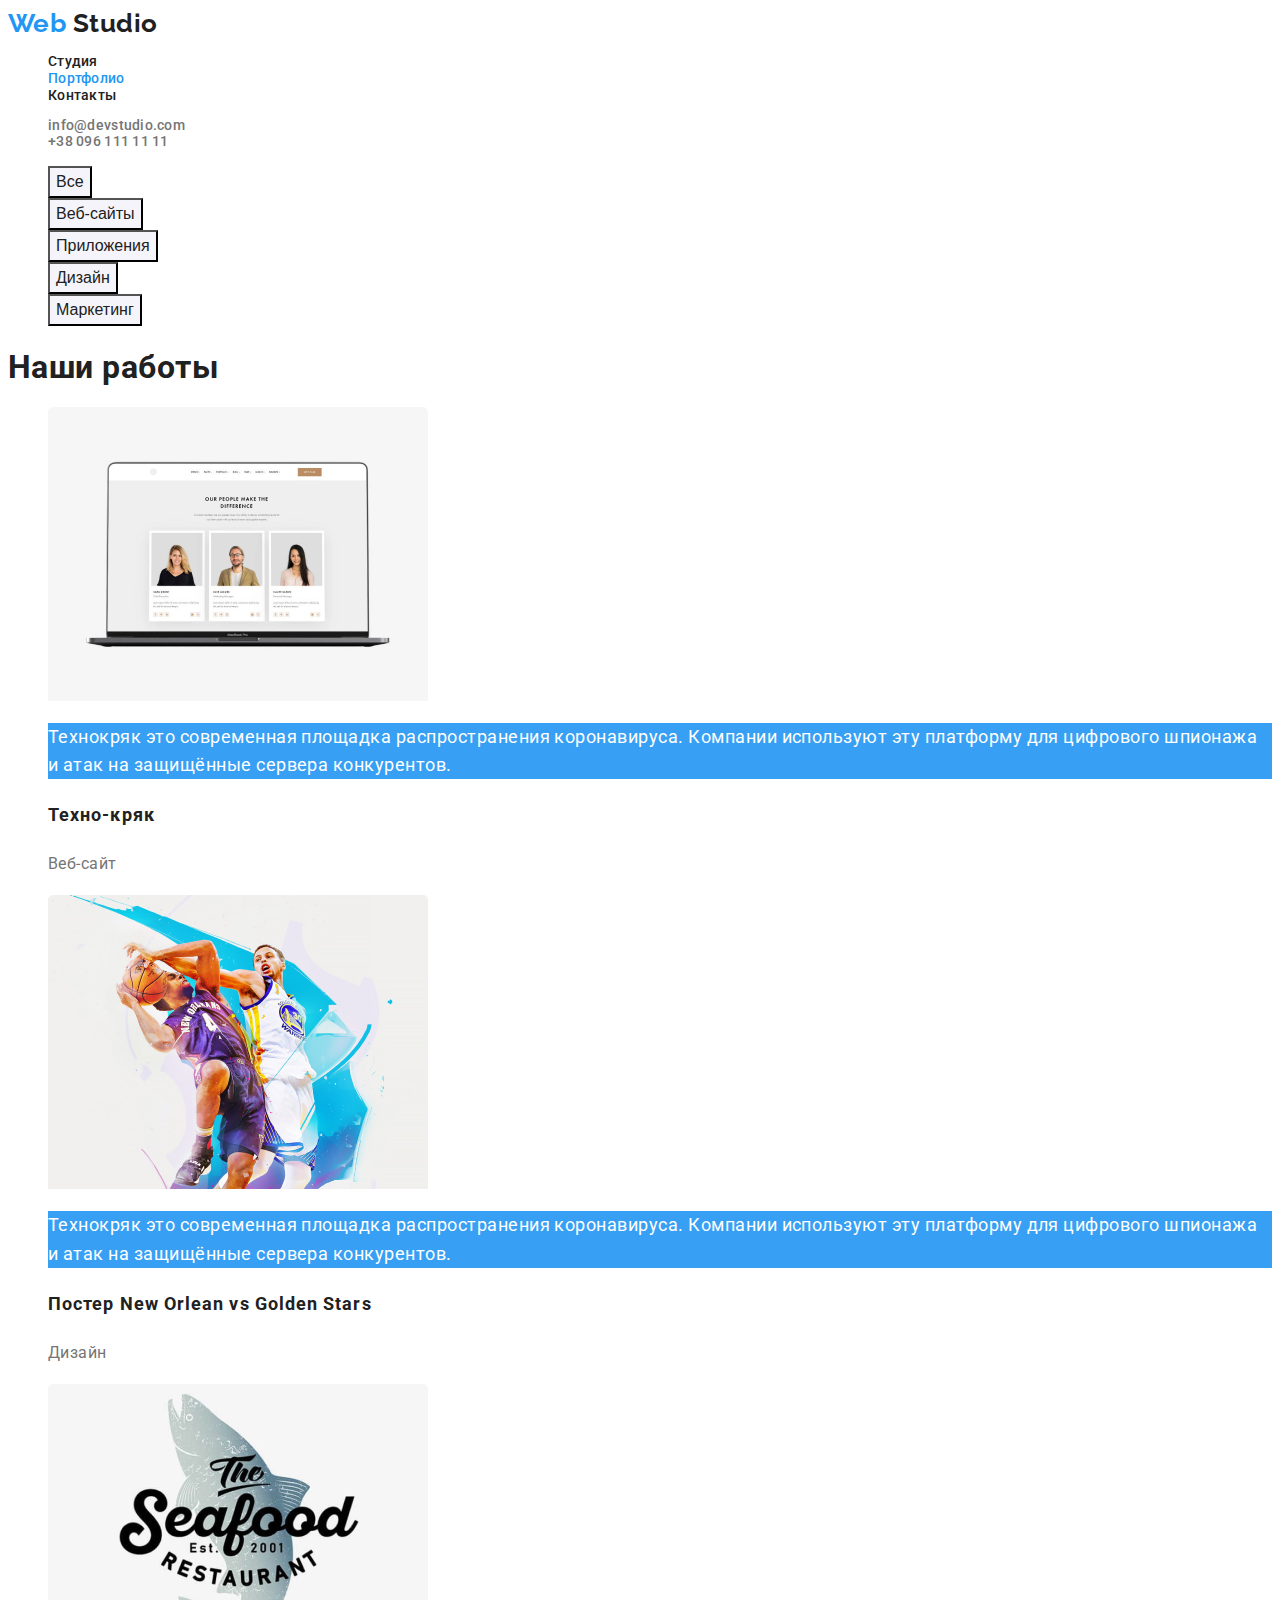
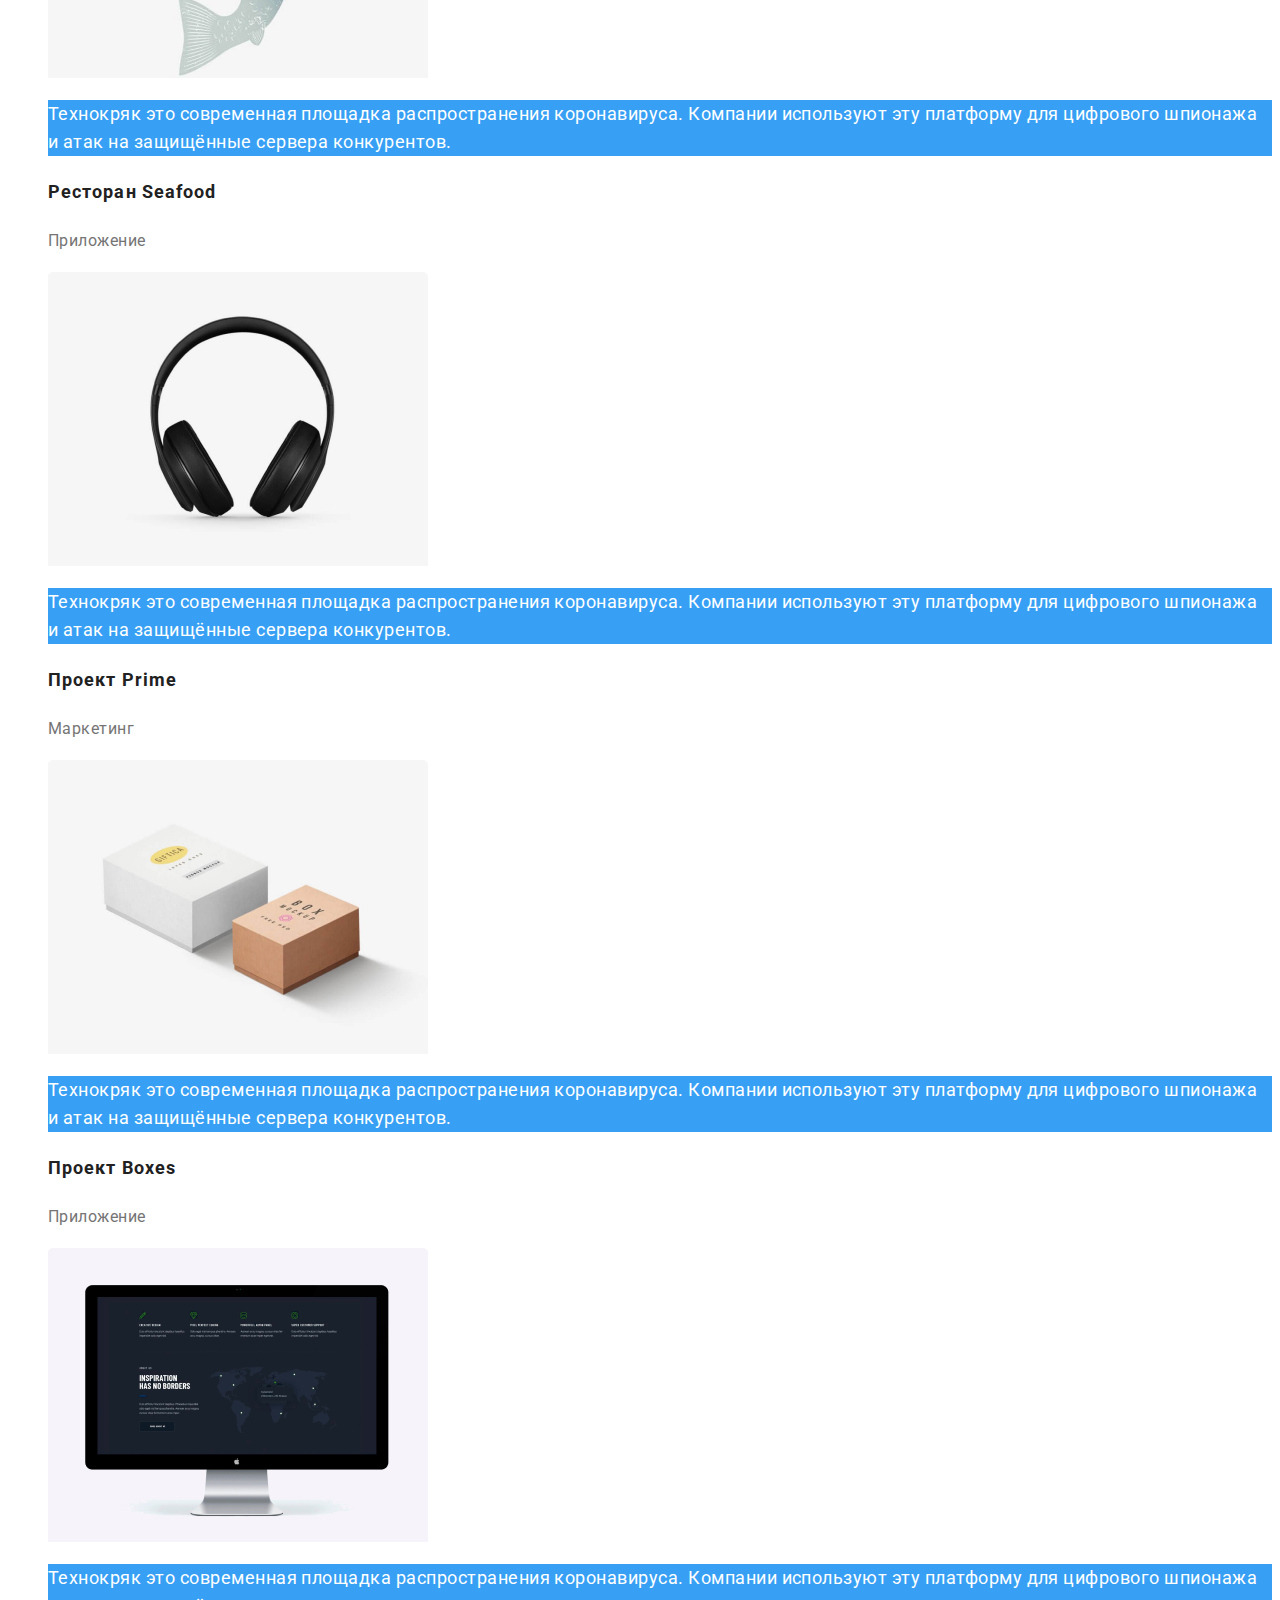
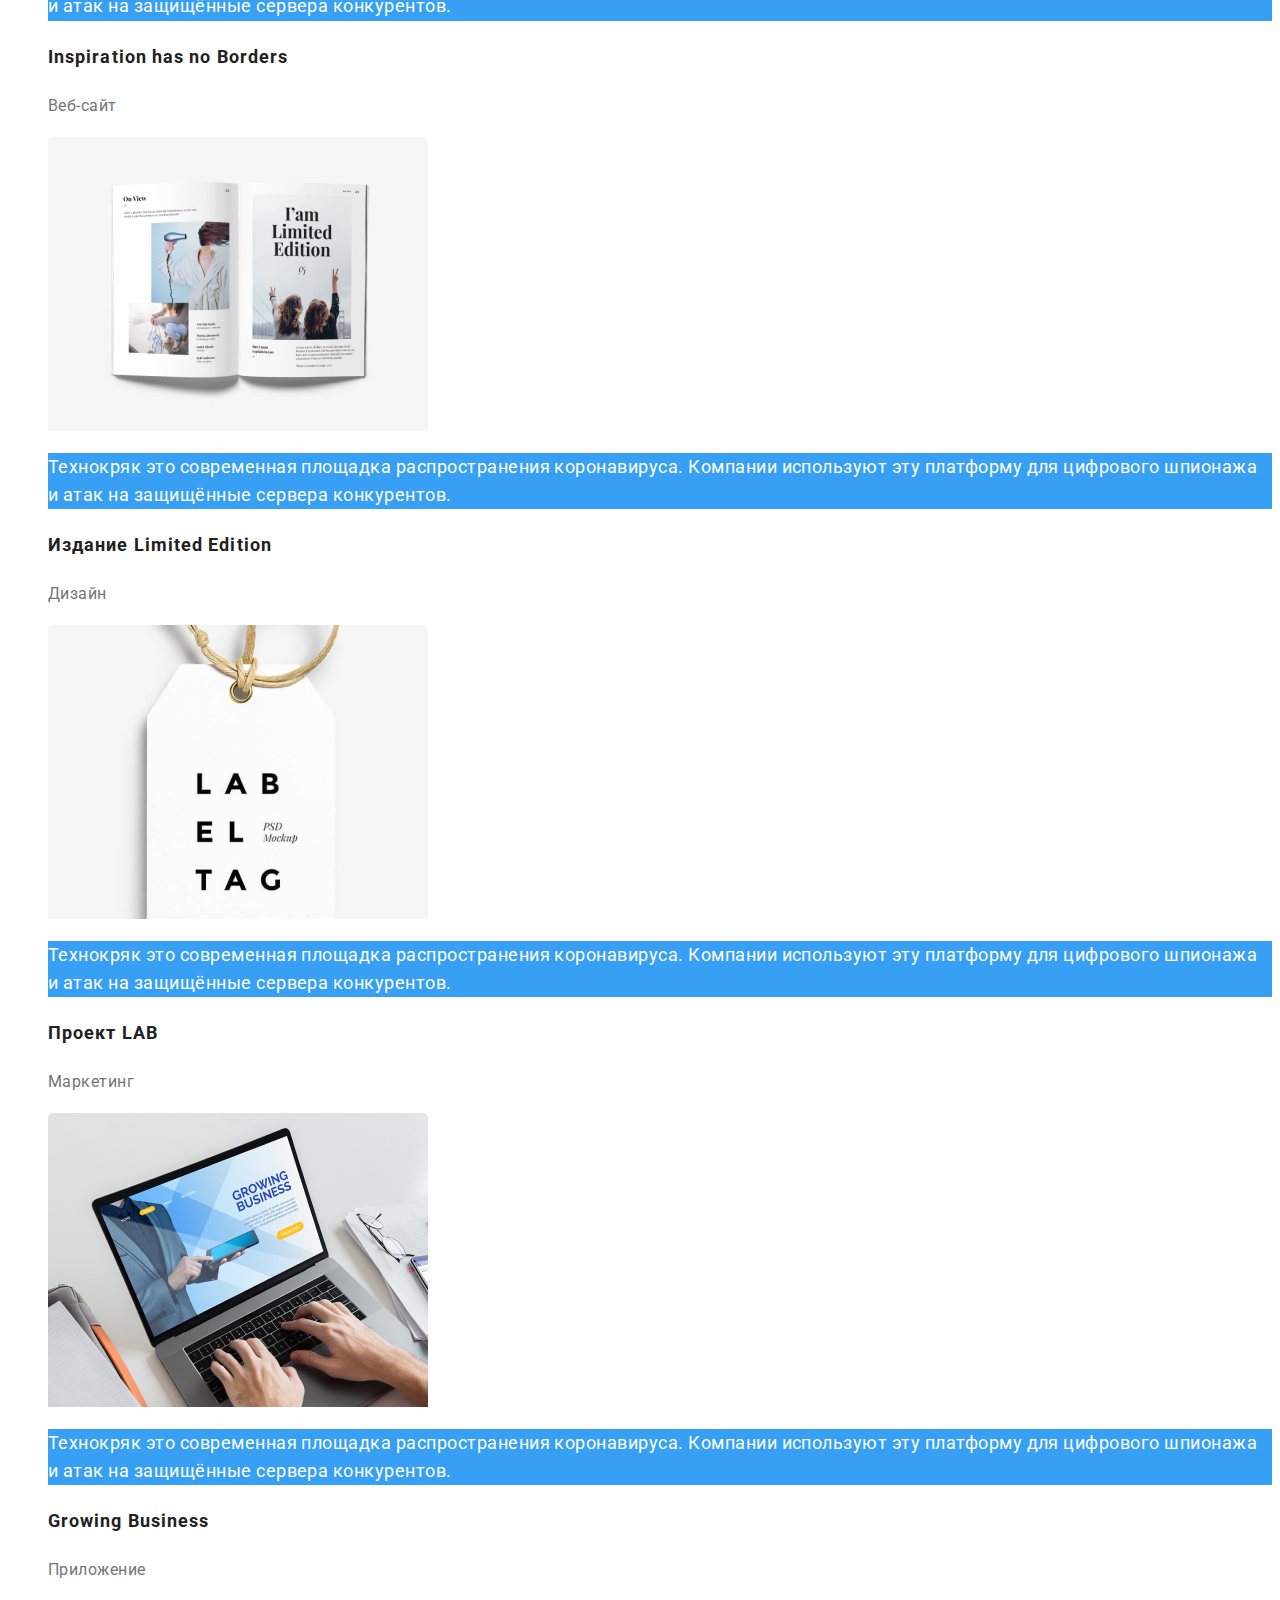
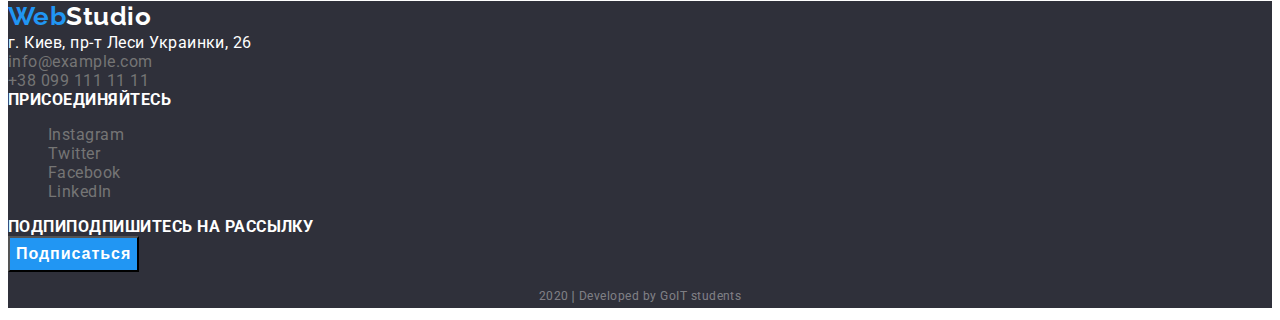
==== portfolio.html @ 7d590ceb "добавляет файлы из hw 2" ====
<!DOCTYPE html>
<html lang="en">
  <head>
    <meta charset="UTF-8" />
    <meta name="viewport" content="width=device-width, initial-scale=1.0" />
    <title>Портфолио</title>
    <link
      href="https://fonts.googleapis.com/css2?family=Raleway:wght@700&family=Roboto:wght@400;500;700;900&display=swap"
      rel="stylesheet"
    />
    <link rel="stylesheet" href="./css/common.css" />
    <link rel="stylesheet" href="./css/portfolio.css" />
  </head>

  <body>
    <!--шапка сайта-->
    <header class="page-header">
      <nav>
        <a href="./index.html" lang="en" class="logo" style="font-size: 26px;"
          ><span class="web-color">Web</span> Studio</a
        >
        <ul class="site-nav list" style="font-size: 14px;">
          <li><a href="./index.html" class="link">Студия</a></li>
          <li><a href="./portfolio.html" class="link current">Портфолио</a></li>
          <li><a href="" class="link">Контакты</a></li>
        </ul>
        <div>
          <address class="contact-info">
            <ul class="list">
              <li>
                <a href="mailto:info@devstudio.com">info@devstudio.com</a>
              </li>
              <li>
                <a href="tel:+380961111111">+38 096 111 11 11</a>
              </li>
            </ul>
          </address>
        </div>
      </nav>
    </header>

    <main>
      <!--Фильтр, не ссылкиб набор радиокнопок,для нас кнопки-->
      <ul class="filter list">
        <li><button type="button">Все</button></li>
        <li><button type="button">Веб-сайты</button></li>
        <li><button type="button">Приложения</button></li>
        <li><button type="button">Дизайн</button></li>
        <li><button type="button">Маркетинг</button></li>
      </ul>

      <!--Наши работы, ховер переходы и анимации, абсолютное позиционирование-->
      <section>
        <h1>Наши работы</h1>
        <ul class="galery list">
          <li class="examples">
            <a href="">
              <img
                src="./images/portfolio-images/portfolio-1.jpg"
                alt="Техно-кряк"
                width="380"
                height="294"
              />
              <p class="examples-description">
                Технокряк это современная площадка распространения коронавируса.
                Компании используют эту платформу для цифрового шпионажа и атак
                на защищённые сервера конкурентов.
              </p>
              <h2 class="examples-name">Техно-кряк</h2>
              <p class="examples-sort">Веб-сайт</p>
            </a>
          </li>
          <li class="examples">
            <a href="">
              <img
                src="./images/portfolio-images/portfolio-2.jpg"
                alt="Постер New Orlean vs Golden Stars"
                width="380"
                height="294"
              />

              <p class="examples-description">
                Технокряк это современная площадка распространения коронавируса.
                Компании используют эту платформу для цифрового шпионажа и атак
                на защищённые сервера конкурентов.
              </p>
              <h2 class="examples-name">Постер New Orlean vs Golden Stars</h2>
              <p class="examples-sort">Дизайн</p>
            </a>
          </li>
          <li class="examples">
            <a href="">
              <img
                src="./images/portfolio-images/portfolio-3.jpg"
                alt="Логотип ресторана Seafood"
                width="380"
                height="294"
              />
              <p class="examples-description">
                Технокряк это современная площадка распространения коронавируса.
                Компании используют эту платформу для цифрового шпионажа и атак
                на защищённые сервера конкурентов.
              </p>
              <h2 class="examples-name">Ресторан Seafood</h2>
              <p class="examples-sort">Приложение</p>
            </a>
          </li>
          <li class="examples">
            <a href="">
              <img
                src="./images/portfolio-images/portfolio-4.jpg"
                alt="Наушники"
                width="380"
                height="294"
              />

              <p class="examples-description">
                Технокряк это современная площадка распространения коронавируса.
                Компании используют эту платформу для цифрового шпионажа и атак
                на защищённые сервера конкурентов.
              </p>
              <h2 class="examples-name">Проект Prime</h2>
              <p class="examples-sort">Маркетинг</p>
            </a>
          </li>
          <li class="examples">
            <a href="">
              <img
                src="./images/portfolio-images/portfolio-5.jpg"
                alt="Две коробочки"
                width="380"
                height="294"
              />

              <p class="examples-description">
                Технокряк это современная площадка распространения коронавируса.
                Компании используют эту платформу для цифрового шпионажа и атак
                на защищённые сервера конкурентов.
              </p>
              <h2 class="examples-name">Проект Boxes</h2>
              <p class="examples-sort">Приложение</p>
            </a>
          </li>
          <li class="examples">
            <a href="">
              <img
                src="./images/portfolio-images/portfolio-6.jpg"
                alt="Монитор"
                width="380"
                height="294"
              />

              <p class="examples-description">
                Технокряк это современная площадка распространения коронавируса.
                Компании используют эту платформу для цифрового шпионажа и атак
                на защищённые сервера конкурентов.
              </p>
              <h2 class="examples-name">Inspiration has no Borders</h2>
              <p class="examples-sort">Веб-сайт</p>
            </a>
          </li>
          <li class="examples">
            <a href="">
              <img
                src="./images/portfolio-images/portfolio-7.jpg"
                alt="Разворот журнала с надписью I am Limited Edition"
                width="380"
                height="294"
              />

              <p class="examples-description">
                Технокряк это современная площадка распространения коронавируса.
                Компании используют эту платформу для цифрового шпионажа и атак
                на защищённые сервера конкурентов.
              </p>
              <h2 class="examples-name">Издание Limited Edition</h2>
              <p class="examples-sort">Дизайн</p>
            </a>
          </li>
          <li class="examples">
            <a href="">
              <img
                src="./images/portfolio-images/portfolio-8.jpg"
                alt="Бумажная лебла с надписью LAB EL TAG"
                width="380"
                height="294"
              />

              <p class="examples-description">
                Технокряк это современная площадка распространения коронавируса.
                Компании используют эту платформу для цифрового шпионажа и атак
                на защищённые сервера конкурентов.
              </p>
              <h2 class="examples-name">Проект LAB</h2>
              <p class="examples-sort">Маркетинг</p>
            </a>
          </li>
          <li class="examples">
            <a href="">
              <img
                src="./images/portfolio-images/portfolio-9.jpg"
                alt="Ноутбук с заставкой Growing Business"
                width="380"
                height="294"
              />

              <p class="examples-description">
                Технокряк это современная площадка распространения коронавируса.
                Компании используют эту платформу для цифрового шпионажа и атак
                на защищённые сервера конкурентов.
              </p>
              <h2 class="examples-name">Growing Business</h2>
              <p class="examples-sort">Приложение</p>
            </a>
          </li>
        </ul>
      </section>
    </main>

    <!--футер-->
    <footer>
      <div>
        <a href="./index.html" lang="en" class="logo"
          ><span class="web-color">Web</span
          ><span class="studio-color">Studio</span></a
        >
        <address class="contacts">
          г. Киев, пр-т Леси Украинки, 26 <br />
          <a href="mailto:info@example.com" class="information"
            >info@example.com</a
          ><br />
          <a href="tel:+380991111111" class="information">+38 099 111 11 11</a>
        </address>
      </div>
      <div>
        <b class="upper"> Присоединяйтесь</b>
        <ul class="list">
          <li>
            <a href="" aria-label="Ссылка на Instagram">Instagram</a>
          </li>
          <li>
            <a href="" aria-label="Ссылка на Twitter">Twitter</a>
          </li>
          <li>
            <a href="" aria-label="Ссылка на Facebook">Facebook</a>
          </li>
          <li>
            <a href="" aria-label="Ссылка на LinkedIn">LinkedIn</a>
          </li>
        </ul>
      </div>
      <div>
        <b class="upper">
          Подпиподпишитесь на рассылку
        </b>
        <button type="button">Подписаться</button>
      </div>
      <div>
        <p class="copyright">2020&#10072;Developed by GoIT students</p>
      </div>
    </footer>
  </body>
</html>
---- css/common.css ----
/*цвет основного текста  #757575 */
/*вторичный цвет текста (заголовки) #212121 */
/*акцент? вторичный цвет фона, акцент иконок #2196F3 */
/*акцент фона в портфолио при начажтии на примеры работ  rgba(33, 150, 243, 0.9);*/
/*белый #FFFFFF */
/*фон нашей команды в студии #F5F4FA */
/*фон характеристик лого в Студии #F5F4FA */
/*фон футера #2F303A */
/*background-color для кнопок: #F5F4FA*/
/*footer-contacts: rgba(255, 255, 255, 0.6);
  footer-copyright:rgba(255, 255, 255, 0.4);*/

:root {
  --primary-text-color: #757575;
  --title-text-color: #212121;
  --accent-color: #2196f3;
  --primary-white-color: #ffffff;
  --footer-background: #2f303a;
  --footer-contacts: rgba(255, 255, 255, 0.6);
  --footer-copyright: rgba(255, 255, 255, 0.4);
  --button-portfolio-background: #f5f4fa;
  --accent-color-pictures: rgba(33, 150, 243, 0.9);
}

body {
  font-family: Roboto, sans-serif;
  color: var(--primary-text-color);
  background-color: var(--primary-white-color);
  letter-spacing: 0.03em;
}

a {
  text-decoration: none;
  color: var(--primary-text-color);
}

a:hover,
a:focus {
  color: var(--accent-color);
}

li {
  list-style-type: none;
}

/*шапка сайта*/
.logo {
  color: var(--title-text-color);
  font-family: Raleway, sans-serif;
  font-weight: 700;
  font-size: 26px;
  line-height: 1.2;
}

.web-color {
  color: var(--accent-color);
}

/*Site nav*/

.site-nav .link {
  font-weight: 500;
  font-size: 14px;
  line-height: 1.14;
  letter-spacing: 0.02em;
  color: var(--title-text-color);
}

.site-nav .link:hover,
.site-nav .link:focus {
  color: var(--accent-color);
}

.site-nav .link.current {
  color: var(--accent-color);
}

.contact-info {
  font-weight: 500;
  font-size: 14px;
  line-height: 1.14;
  letter-spacing: 0.02em;
  color: var(--primary-text-color);
}

h1,
h2,
h3 {
  color: var(--title-text-color);
}

/*footer*/
footer {
  color: var(--primary-white-color);
  background: var(--footer-background);
}

.studio-color {
  color: var(--primary-white-color);
}
.contact-info .information {
  font-weight: 400;
  line-height: 2;
  letter-spacing: 0.03em;
  color: var(--footer-contacts);
}

address {
  font-style: normal;
}

.copyright {
  font-size: 12px;
  line-height: 2;
  text-align: center;
  color: var(--footer-copyright);
}

.upper {
  text-transform: uppercase;
}

footer button {
  font-weight: 700;
  font-size: 16px;
  line-height: 1.88;
  color: var(--primary-white-color);
  background-color: var(--accent-color);
  display: flex;
  text-align: center;
  letter-spacing: 0.06em;
}
---- css/portfolio.css ----
:root {
  --primary-text-color: #757575;
  --title-text-color: #212121;
  --accent-color: #2196f3;
  --primary-white-color: #ffffff;
  --footer-background: #2f303a;
  --button-portfolio-background: #f5f4fa;
  --accent-color-pictures: rgba(33, 150, 243, 0.9);
}

/*фильтр*/
.filter button {
  font-weight: 500;
  font-size: 16px;
  line-height: 1.63;
  color: var(--title-text-color);
  background-color: var(--button-portfolio-background);
}

.filter button:hover,
.filter button:focus {
  color: var(--primary-white-color);
  background-color: var(--accent-color);
}

/*наши работы*/
.examples .examples-name {
  font-weight: 700;
  font-size: 18px;
  line-height: 2;
  letter-spacing: 0.06em;
}

.examples .examples-sort {
  font-size: 16px;
  line-height: 1.88;
  letter-spacing: 0.03em;
}
.examples .examples-description {
  font-size: 18px;
  line-height: 1.56;
  color: var(--primary-white-color);
  background-color: var(--accent-color-pictures);
}
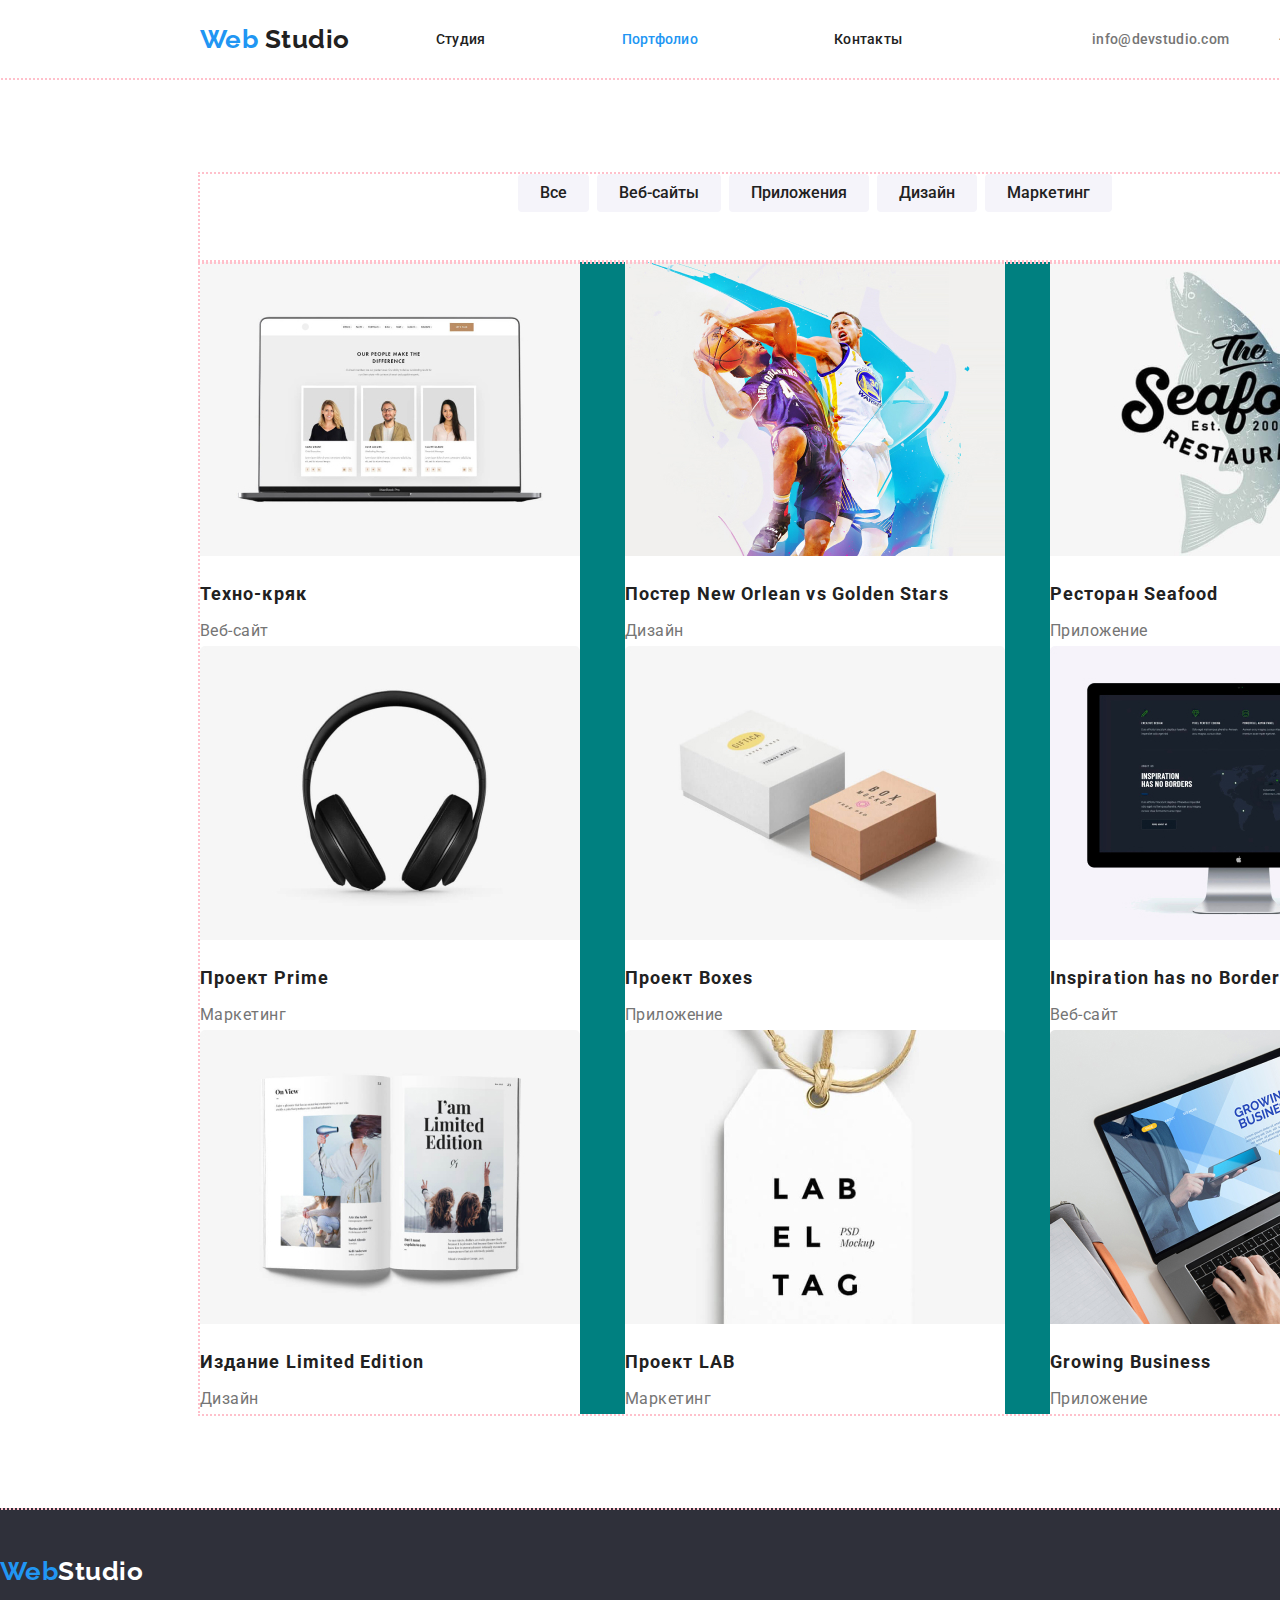
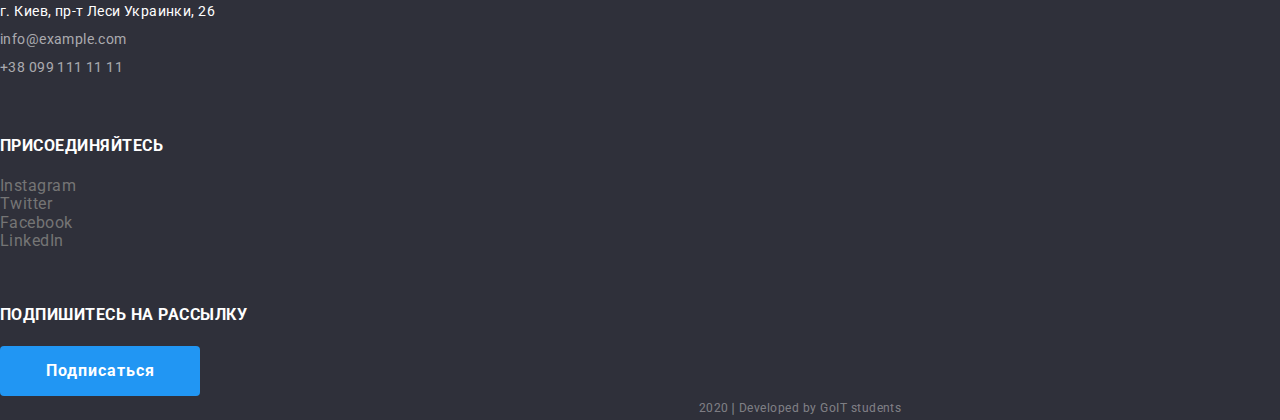
==== commit c7eea17d: "добавляет отступы и геометрию" ====
--- a/portfolio.html
+++ b/portfolio.html
@@ -8,255 +8,226 @@
       href="https://fonts.googleapis.com/css2?family=Raleway:wght@700&family=Roboto:wght@400;500;700;900&display=swap"
       rel="stylesheet"
     />
+    <link
+      rel="stylesheet"
+      href="https://cdnjs.cloudflare.com/ajax/libs/modern-normalize/0.6.0/modern-normalize.min.css"
+    />
     <link rel="stylesheet" href="./css/common.css" />
     <link rel="stylesheet" href="./css/portfolio.css" />
   </head>
 
   <body>
     <!--шапка сайта-->
-    <header class="page-header">
-      <nav>
-        <a href="./index.html" lang="en" class="logo" style="font-size: 26px;"
-          ><span class="web-color">Web</span> Studio</a
-        >
-        <ul class="site-nav list" style="font-size: 14px;">
-          <li><a href="./index.html" class="link">Студия</a></li>
-          <li><a href="./portfolio.html" class="link current">Портфолио</a></li>
-          <li><a href="" class="link">Контакты</a></li>
+    <header class="header-container width-site">
+    
+      <nav class="container">
+        <a href="./index.html" lang="en" class="logo logo-link"><span class="web-color">Web</span> Studio</a>
+        <ul class="site-nav list">
+          <li class="item"><a href="./index.html" class="link">Студия</a></li>
+          <li class="item"><a href="./portfolio.html" class="link  current">Портфолио</a></li>
+          <li class="item"><a href="" class="link">Контакты</a></li>
         </ul>
-        <div>
-          <address class="contact-info">
-            <ul class="list">
-              <li>
-                <a href="mailto:info@devstudio.com">info@devstudio.com</a>
-              </li>
-              <li>
-                <a href="tel:+380961111111">+38 096 111 11 11</a>
-              </li>
-            </ul>
-          </address>
-        </div>
       </nav>
-    </header>
-
-    <main>
-      <!--Фильтр, не ссылкиб набор радиокнопок,для нас кнопки-->
-      <ul class="filter list">
-        <li><button type="button">Все</button></li>
-        <li><button type="button">Веб-сайты</button></li>
-        <li><button type="button">Приложения</button></li>
-        <li><button type="button">Дизайн</button></li>
-        <li><button type="button">Маркетинг</button></li>
-      </ul>
-
-      <!--Наши работы, ховер переходы и анимации, абсолютное позиционирование-->
-      <section>
-        <h1>Наши работы</h1>
-        <ul class="galery list">
-          <li class="examples">
-            <a href="">
-              <img
-                src="./images/portfolio-images/portfolio-1.jpg"
-                alt="Техно-кряк"
-                width="380"
-                height="294"
-              />
-              <p class="examples-description">
-                Технокряк это современная площадка распространения коронавируса.
-                Компании используют эту платформу для цифрового шпионажа и атак
-                на защищённые сервера конкурентов.
-              </p>
-              <h2 class="examples-name">Техно-кряк</h2>
-              <p class="examples-sort">Веб-сайт</p>
-            </a>
-          </li>
-          <li class="examples">
-            <a href="">
-              <img
-                src="./images/portfolio-images/portfolio-2.jpg"
-                alt="Постер New Orlean vs Golden Stars"
-                width="380"
-                height="294"
-              />
-
-              <p class="examples-description">
-                Технокряк это современная площадка распространения коронавируса.
-                Компании используют эту платформу для цифрового шпионажа и атак
-                на защищённые сервера конкурентов.
-              </p>
-              <h2 class="examples-name">Постер New Orlean vs Golden Stars</h2>
-              <p class="examples-sort">Дизайн</p>
-            </a>
-          </li>
-          <li class="examples">
-            <a href="">
-              <img
-                src="./images/portfolio-images/portfolio-3.jpg"
-                alt="Логотип ресторана Seafood"
-                width="380"
-                height="294"
-              />
-              <p class="examples-description">
-                Технокряк это современная площадка распространения коронавируса.
-                Компании используют эту платформу для цифрового шпионажа и атак
-                на защищённые сервера конкурентов.
-              </p>
-              <h2 class="examples-name">Ресторан Seafood</h2>
-              <p class="examples-sort">Приложение</p>
-            </a>
-          </li>
-          <li class="examples">
-            <a href="">
-              <img
-                src="./images/portfolio-images/portfolio-4.jpg"
-                alt="Наушники"
-                width="380"
-                height="294"
-              />
-
-              <p class="examples-description">
-                Технокряк это современная площадка распространения коронавируса.
-                Компании используют эту платформу для цифрового шпионажа и атак
-                на защищённые сервера конкурентов.
-              </p>
-              <h2 class="examples-name">Проект Prime</h2>
-              <p class="examples-sort">Маркетинг</p>
-            </a>
-          </li>
-          <li class="examples">
-            <a href="">
-              <img
-                src="./images/portfolio-images/portfolio-5.jpg"
-                alt="Две коробочки"
-                width="380"
-                height="294"
-              />
-
-              <p class="examples-description">
-                Технокряк это современная площадка распространения коронавируса.
-                Компании используют эту платформу для цифрового шпионажа и атак
-                на защищённые сервера конкурентов.
-              </p>
-              <h2 class="examples-name">Проект Boxes</h2>
-              <p class="examples-sort">Приложение</p>
-            </a>
-          </li>
-          <li class="examples">
-            <a href="">
-              <img
-                src="./images/portfolio-images/portfolio-6.jpg"
-                alt="Монитор"
-                width="380"
-                height="294"
-              />
-
-              <p class="examples-description">
-                Технокряк это современная площадка распространения коронавируса.
-                Компании используют эту платформу для цифрового шпионажа и атак
-                на защищённые сервера конкурентов.
-              </p>
-              <h2 class="examples-name">Inspiration has no Borders</h2>
-              <p class="examples-sort">Веб-сайт</p>
-            </a>
-          </li>
-          <li class="examples">
-            <a href="">
-              <img
-                src="./images/portfolio-images/portfolio-7.jpg"
-                alt="Разворот журнала с надписью I am Limited Edition"
-                width="380"
-                height="294"
-              />
-
-              <p class="examples-description">
-                Технокряк это современная площадка распространения коронавируса.
-                Компании используют эту платформу для цифрового шпионажа и атак
-                на защищённые сервера конкурентов.
-              </p>
-              <h2 class="examples-name">Издание Limited Edition</h2>
-              <p class="examples-sort">Дизайн</p>
-            </a>
-          </li>
-          <li class="examples">
-            <a href="">
-              <img
-                src="./images/portfolio-images/portfolio-8.jpg"
-                alt="Бумажная лебла с надписью LAB EL TAG"
-                width="380"
-                height="294"
-              />
-
-              <p class="examples-description">
-                Технокряк это современная площадка распространения коронавируса.
-                Компании используют эту платформу для цифрового шпионажа и атак
-                на защищённые сервера конкурентов.
-              </p>
-              <h2 class="examples-name">Проект LAB</h2>
-              <p class="examples-sort">Маркетинг</p>
-            </a>
-          </li>
-          <li class="examples">
-            <a href="">
-              <img
-                src="./images/portfolio-images/portfolio-9.jpg"
-                alt="Ноутбук с заставкой Growing Business"
-                width="380"
-                height="294"
-              />
-
-              <p class="examples-description">
-                Технокряк это современная площадка распространения коронавируса.
-                Компании используют эту платформу для цифрового шпионажа и атак
-                на защищённые сервера конкурентов.
-              </p>
-              <h2 class="examples-name">Growing Business</h2>
-              <p class="examples-sort">Приложение</p>
-            </a>
-          </li>
-        </ul>
-      </section>
-    </main>
-
-    <!--футер-->
-    <footer>
-      <div>
-        <a href="./index.html" lang="en" class="logo"
-          ><span class="web-color">Web</span
-          ><span class="studio-color">Studio</span></a
-        >
-        <address class="contacts">
-          г. Киев, пр-т Леси Украинки, 26 <br />
-          <a href="mailto:info@example.com" class="information"
-            >info@example.com</a
-          ><br />
-          <a href="tel:+380991111111" class="information">+38 099 111 11 11</a>
+    
+      <div class="container-address">
+        <address class="contact-info">
+          <ul class="contacts-header list">
+            <li class="item">
+              <a href="mailto:info@devstudio.com" class="link">info@devstudio.com</a>
+            </li>
+            <li class="item">
+              <a href="tel:+380961111111" class="link">+38 096 111 11 11</a>
+            </li>
+          </ul>
         </address>
       </div>
-      <div>
-        <b class="upper"> Присоединяйтесь</b>
-        <ul class="list">
-          <li>
-            <a href="" aria-label="Ссылка на Instagram">Instagram</a>
-          </li>
-          <li>
-            <a href="" aria-label="Ссылка на Twitter">Twitter</a>
-          </li>
-          <li>
-            <a href="" aria-label="Ссылка на Facebook">Facebook</a>
-          </li>
-          <li>
-            <a href="" aria-label="Ссылка на LinkedIn">LinkedIn</a>
-          </li>
-        </ul>
+    
+    </header>
+
+
+    <main>
+      <div class="portfolio width-site">
+        <!--Фильтр, не ссылки,а набор радиокнопок,для нас кнопки-->
+        <div class="container">
+          <ul class="filter list">
+            <li class="item"><button type="button" class="centered">Все</button></li>
+            <li class="item"><button type="button" class="centered">Веб-сайты</button></li>
+            <li class="item"><button type="button" class="centered">Приложения</button></li>
+            <li class="item"><button type="button" class="centered">Дизайн</button></li>
+            <li class="item"><button type="button" class="centered">Маркетинг</button></li>
+          </ul>
+        </div>
+        
+        <!--Наши работы, ховер переходы и анимации, абсолютное позиционирование-->
+        <section class="our-works">
+          <div class="container ">
+            <h1 class="is-hidden">Наши работы</h1>
+            <ul class="galery list">
+              <li class="examples item">
+                <a href="">
+                  <img src="./images/portfolio-images/portfolio-1.jpg" alt="Техно-кряк" width="380" height="294" />
+                  <!-- <p class="examples-description">
+                          Технокряк это современная площадка распространения коронавируса.
+                          Компании используют эту платформу для цифрового шпионажа и атак
+                          на защищённые сервера конкурентов.
+                        </p> -->
+                  <h2 class="examples-name">Техно-кряк</h2>
+                  <p class="examples-sort">Веб-сайт</p>
+                </a>
+              </li>
+              <li class="examples item">
+                <a href="">
+                  <img src="./images/portfolio-images/portfolio-2.jpg" alt="Постер New Orlean vs Golden Stars" width="380"
+                    height="294" />
+        
+                  <!-- <p class="examples-description">
+                          Технокряк это современная площадка распространения коронавируса.
+                          Компании используют эту платформу для цифрового шпионажа и атак
+                          на защищённые сервера конкурентов.
+                        </p> -->
+                  <h2 class="examples-name">Постер New Orlean vs Golden Stars</h2>
+                  <p class="examples-sort">Дизайн</p>
+                </a>
+              </li>
+              <li class="examples item">
+                <a href="">
+                  <img src="./images/portfolio-images/portfolio-3.jpg" alt="Логотип ресторана Seafood" width="380"
+                    height="294" />
+                  <!-- <p class="examples-description">
+                          Технокряк это современная площадка распространения коронавируса.
+                          Компании используют эту платформу для цифрового шпионажа и атак
+                          на защищённые сервера конкурентов.
+                        </p> -->
+                  <h2 class="examples-name">Ресторан Seafood</h2>
+                  <p class="examples-sort">Приложение</p>
+                </a>
+              </li>
+              <li class="examples item">
+                <a href="">
+                  <img src="./images/portfolio-images/portfolio-4.jpg" alt="Наушники" width="380" height="294" />
+        
+                  <!-- <p class="examples-description">
+                          Технокряк это современная площадка распространения коронавируса.
+                          Компании используют эту платформу для цифрового шпионажа и атак
+                          на защищённые сервера конкурентов.
+                        </p> -->
+                  <h2 class="examples-name">Проект Prime</h2>
+                  <p class="examples-sort">Маркетинг</p>
+                </a>
+              </li>
+              <li class="examples item">
+                <a href="">
+                  <img src="./images/portfolio-images/portfolio-5.jpg" alt="Две коробочки" width="380" height="294" />
+        
+                  <!-- <p class="examples-description">
+                          Технокряк это современная площадка распространения коронавируса.
+                          Компании используют эту платформу для цифрового шпионажа и атак
+                          на защищённые сервера конкурентов.
+                        </p> -->
+                  <h2 class="examples-name">Проект Boxes</h2>
+                  <p class="examples-sort">Приложение</p>
+                </a>
+              </li>
+              <li class="examples item">
+                <a href="">
+                  <img src="./images/portfolio-images/portfolio-6.jpg" alt="Монитор" width="380" height="294" />
+        
+                  <!-- <p class="examples-description">
+                          Технокряк это современная площадка распространения коронавируса.
+                          Компании используют эту платформу для цифрового шпионажа и атак
+                          на защищённые сервера конкурентов.
+                        </p> -->
+                  <h2 class="examples-name">Inspiration has no Borders</h2>
+                  <p class="examples-sort">Веб-сайт</p>
+                </a>
+              </li>
+              <li class="examples item">
+                <a href="">
+                  <img src="./images/portfolio-images/portfolio-7.jpg" alt="Разворот журнала с надписью I am Limited Edition"
+                    width="380" height="294" />
+        
+                  <!-- <p class="examples-description">
+                          Технокряк это современная площадка распространения коронавируса.
+                          Компании используют эту платформу для цифрового шпионажа и атак
+                          на защищённые сервера конкурентов.
+                        </p> -->
+                  <h2 class="examples-name">Издание Limited Edition</h2>
+                  <p class="examples-sort">Дизайн</p>
+                </a>
+              </li>
+              <li class="examples item">
+                <a href="">
+                  <img src="./images/portfolio-images/portfolio-8.jpg" alt="Бумажная лебла с надписью LAB EL TAG" width="380"
+                    height="294" />
+        
+                  <!-- <p class="examples-description">
+                          Технокряк это современная площадка распространения коронавируса.
+                          Компании используют эту платформу для цифрового шпионажа и атак
+                          на защищённые сервера конкурентов.
+                        </p> -->
+                  <h2 class="examples-name">Проект LAB</h2>
+                  <p class="examples-sort">Маркетинг</p>
+                </a>
+              </li>
+              <li class="examples item">
+                <a href="">
+                  <img src="./images/portfolio-images/portfolio-9.jpg" alt="Ноутбук с заставкой Growing Business" width="380"
+                    height="294" />
+        
+                  <!-- <p class="examples-description">
+                          Технокряк это современная площадка распространения коронавируса.
+                          Компании используют эту платформу для цифрового шпионажа и атак
+                          на защищённые сервера конкурентов.
+                        </p> -->
+                  <h2 class="examples-name">Growing Business</h2>
+                  <p class="examples-sort">Приложение</p>
+                </a>
+              </li>
+            </ul>
+        </section>
+        </div>
       </div>
-      <div>
-        <b class="upper">
-          Подпиподпишитесь на рассылку
-        </b>
-        <button type="button">Подписаться</button>
-      </div>
-      <div>
-        <p class="copyright">2020&#10072;Developed by GoIT students</p>
+    </main>
+
+    <!--футер-->
+    <footer class="width-site">
+      <div class="container">
+        <div class="footer-contacts">
+          <a href="./index.html" lang="en" class="logo"><span class="web-color">Web</span><span
+              class="studio-color">Studio</span></a>
+          <address class="contacts">
+            <a href="https://www.google.com/maps/place/%D0%B1%D1%83%D0%BB.+%D0%9B%D0%B5%D1%81%D0%B8+%D0%A3%D0%BA%D1%80%D0%B0%D0%B8%D0%BD%D0%BA%D0%B8,+26,+%D0%9A%D0%B8%D0%B5%D0%B2,+02000/@50.4265807,30.5361971,17z/data=!3m1!4b1!4m5!3m4!1s0x40d4cf0e033ecbe9:0x57a4dffefec77da0!8m2!3d50.4265807!4d30.5383858"
+              target="_blank" class="googlemaps">г. Киев, пр-т Леси Украинки, 26</a><br />
+            <a href="mailto:info@example.com" class="information">info@example.com</a><br />
+            <a href="tel:+380991111111" class="information">+38 099 111 11 11</a>
+          </address>
+        </div>
+        <div>
+          <b class="join upper"> Присоединяйтесь</b>
+          <ul class="social-networks list">
+            <li>
+              <a href="" aria-label="Ссылка на Instagram">Instagram</a>
+            </li>
+            <li>
+              <a href="" aria-label="Ссылка на Twitter">Twitter</a>
+            </li>
+            <li>
+              <a href="" aria-label="Ссылка на Facebook">Facebook</a>
+            </li>
+            <li>
+              <a href="" aria-label="Ссылка на LinkedIn">LinkedIn</a>
+            </li>
+          </ul>
+        </div>
+        <div class="subscribe">
+          <b class="subscribe-title upper">
+            Подпишитесь на рассылку
+          </b>
+          <button type="button" class="centered">Подписаться</button>
+        </div>
+        <div>
+          <p class="copyright centered">2020&#10072;Developed by GoIT students</p>
+        </div>
       </div>
     </footer>
   </body>
--- a/css/common.css
+++ b/css/common.css
@@ -21,6 +21,15 @@
   --button-portfolio-background: #f5f4fa;
   --accent-color-pictures: rgba(33, 150, 243, 0.9);
 }
+html {
+  box-sizing: border-box;
+}
+
+*,
+*::before,
+*::after {
+  box-sizing: inherit;
+}
 
 body {
   font-family: Roboto, sans-serif;
@@ -43,7 +52,24 @@
   list-style-type: none;
 }
 
+.list {
+  margin-top: 0;
+  margin-right: 0;
+  margin-bottom: 0;
+  margin-left: 0;
+  padding: 0;
+  list-style: none;
+}
+
+.upper {
+  text-transform: uppercase;
+}
+.centered {
+  text-align: center;
+}
+
 /*шапка сайта*/
+
 .logo {
   color: var(--title-text-color);
   font-family: Raleway, sans-serif;
@@ -55,14 +81,70 @@
 .web-color {
   color: var(--accent-color);
 }
+h1,
+h2,
+h3 {
+  color: var(--title-text-color);
+}
+
+h1,
+h2,
+h3,
+p {
+  margin-top: 0;
+  margin-bottom: 0;
+}
+
+.is-hidden {
+  display: none;
+}
+
+img {
+  display: block;
+}
+
+.width-site {
+  width: 1600px;
+}
+/* шапка сайта */
+.header-container {
+  display: flex;
+  flex-direction: row;
+  align-items: center;
+}
 
 /*Site nav*/
+.header-container .container {
+  display: flex;
+  align-items: center;
+  margin-left: 200px;
+}
+
+.logo-link {
+  padding-top: 24px;
+  padding-bottom: 24px;
+}
+
+.site-nav {
+  display: flex;
+  flex-direction: row;
+}
+
+.site-nav .item + .item {
+  margin-left: 50px;
+}
 
 .site-nav .link {
+  padding-top: 32px;
+  padding-bottom: 32px;
+  margin-left: 86px;
+  display: block;
+
   font-weight: 500;
   font-size: 14px;
   line-height: 1.14;
   letter-spacing: 0.02em;
+
   color: var(--title-text-color);
 }
 
@@ -73,6 +155,25 @@
 
 .site-nav .link.current {
   color: var(--accent-color);
+}
+
+/* контакты в шапке сайта */
+.container-address {
+  display: flex;
+  flex-direction: row;
+  margin-left: auto;
+  margin-right: 200px;
+  margin-lef: 360px;
+}
+
+.contacts-header {
+  display: flex;
+  flex-direction: row;
+  margin-left: auto;
+}
+
+.contacts-header .item + .item {
+  margin-left: 50px;
 }
 
 .contact-info {
@@ -82,11 +183,9 @@
   letter-spacing: 0.02em;
   color: var(--primary-text-color);
 }
-
-h1,
-h2,
-h3 {
-  color: var(--title-text-color);
+.contact-info .link {
+  padding-top: 32px;
+  padding-bottom: 32px;
 }
 
 /*footer*/
@@ -95,38 +194,72 @@
   background: var(--footer-background);
 }
 
+.footer-main {
+  display: flex;
+  flex-direction: row;
+}
+
 .studio-color {
   color: var(--primary-white-color);
 }
-.contact-info .information {
+
+.footer-contacts .logo {
+  display: block;
+  padding-top: 48px;
+  padding-bottom: 10px;
+}
+
+.contacts {
   font-weight: 400;
+  font-size: 14px;
   line-height: 2;
+}
+.googlemaps {
+  padding-bottom: 9px;
+  letter-spacing: 0.03em;
+  color: var(--primary-white-color);
+}
+
+.contacts .information {
+  padding-bottom: 9px;
   letter-spacing: 0.03em;
   color: var(--footer-contacts);
 }
 
 address {
   font-style: normal;
+}
+
+.join {
+  display: block;
+  margin-top: 56px;
+  margin-bottom: 21px;
+}
+
+.subscribe-title {
+  display: block;
+  margin-top: 56px;
+  margin-bottom: 21px;
+}
+
+footer button {
+  display: flex;
+  padding: 10px 45px 10px 46px;
+
+  font-weight: 700;
+  font-size: 16px;
+  line-height: 1.88;
+  color: var(--primary-white-color);
+  background-color: var(--accent-color);
+  letter-spacing: 0.06em;
+
+  border-radius: 4px;
+  border: none;
+  outline: none;
 }
 
 .copyright {
   font-size: 12px;
   line-height: 2;
-  text-align: center;
   color: var(--footer-copyright);
 }
-
-.upper {
-  text-transform: uppercase;
-}
-
-footer button {
-  font-weight: 700;
-  font-size: 16px;
-  line-height: 1.88;
-  color: var(--primary-white-color);
-  background-color: var(--accent-color);
-  display: flex;
-  text-align: center;
-  letter-spacing: 0.06em;
-}
--- a/css/portfolio.css
+++ b/css/portfolio.css
@@ -9,12 +9,42 @@
 }
 
 /*фильтр*/
+.portfolio {
+  outline: 2px dotted pink;
+  padding: 94px 200px;
+}
+
+.portfolio .container {
+  width: 1230px;
+  outline: 2px dotted pink;
+}
+
+.container .filter {
+  display: flex;
+  flex-direction: row;
+  justify-content: center;
+}
+
+.filter .item {
+  margin-bottom: 50px;
+}
+
+.filter .item + .item {
+  margin-left: 8px;
+}
+
 .filter button {
+  padding: 6px 22px;
+
   font-weight: 500;
   font-size: 16px;
   line-height: 1.63;
   color: var(--title-text-color);
   background-color: var(--button-portfolio-background);
+
+  border-radius: 4px;
+  border: none;
+  outline: none;
 }
 
 .filter button:hover,
@@ -24,7 +54,39 @@
 }
 
 /*наши работы*/
+.our-works .container {
+  width: 1230px;
+  outline: 2px dotted pink;
+}
+
+.galery {
+  display: flex;
+  flex-direction: row;
+  justify-content: space-between;
+  flex-wrap: wrap;
+  background-color: teal;
+}
+
+.galery .item {
+  width: calc(100%-60px / 3);
+  margin-right: 30px;
+}
+
+.galery .item:nth-child(3n) {
+  margin-right: 0;
+}
+
+.examples {
+  display: block;
+  background-color: var(--primary-white-color);
+}
+
+.examples img {
+  margin-bottom: 20px;
+}
+
 .examples .examples-name {
+  margin-bottom: 4px;
   font-weight: 700;
   font-size: 18px;
   line-height: 2;
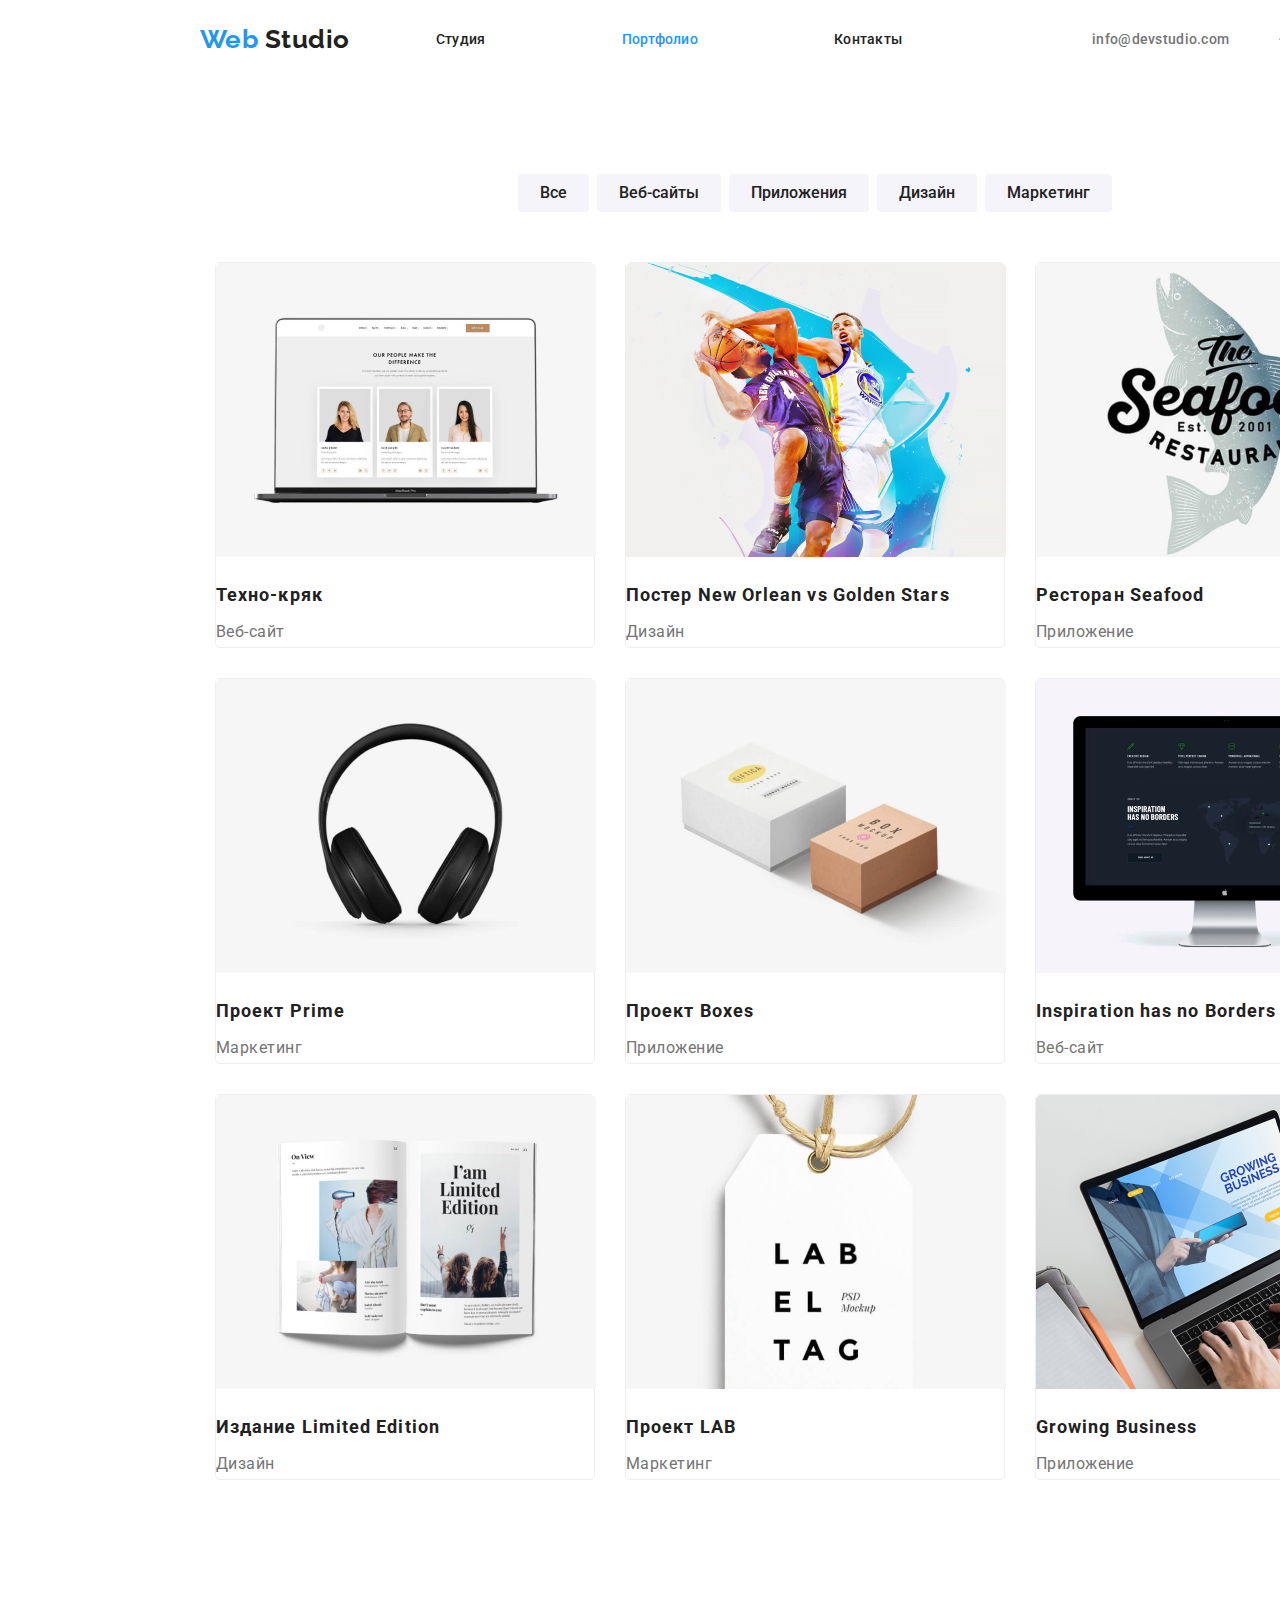
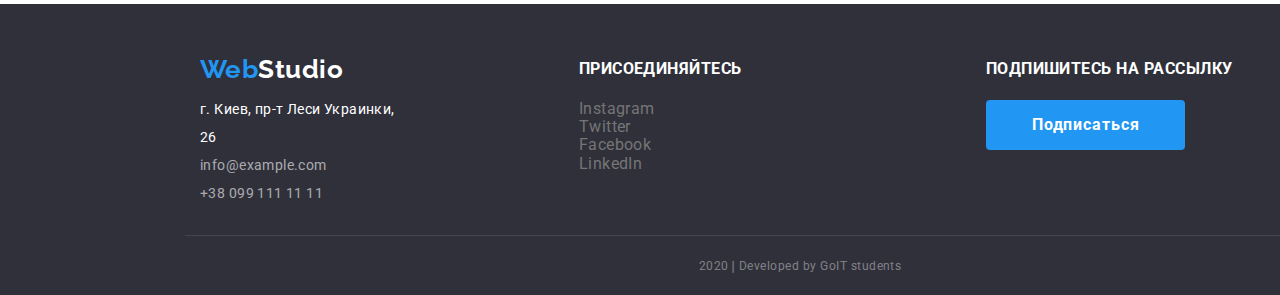
==== commit 163e2d1d: "правки в оформлении геометрии" ====
--- a/portfolio.html
+++ b/portfolio.html
@@ -24,7 +24,7 @@
         <a href="./index.html" lang="en" class="logo logo-link"><span class="web-color">Web</span> Studio</a>
         <ul class="site-nav list">
           <li class="item"><a href="./index.html" class="link">Студия</a></li>
-          <li class="item"><a href="./portfolio.html" class="link  current">Портфолио</a></li>
+          <li class="item"><a href="./portfolio.html" class="link current">Портфолио</a></li>
           <li class="item"><a href="" class="link">Контакты</a></li>
         </ul>
       </nav>
@@ -44,7 +44,6 @@
     
     </header>
 
-
     <main>
       <div class="portfolio width-site">
         <!--Фильтр, не ссылки,а набор радиокнопок,для нас кнопки-->
@@ -189,46 +188,47 @@
       </div>
     </main>
 
-    <!--футер-->
-    <footer class="width-site">
-      <div class="container">
-        <div class="footer-contacts">
-          <a href="./index.html" lang="en" class="logo"><span class="web-color">Web</span><span
-              class="studio-color">Studio</span></a>
-          <address class="contacts">
-            <a href="https://www.google.com/maps/place/%D0%B1%D1%83%D0%BB.+%D0%9B%D0%B5%D1%81%D0%B8+%D0%A3%D0%BA%D1%80%D0%B0%D0%B8%D0%BD%D0%BA%D0%B8,+26,+%D0%9A%D0%B8%D0%B5%D0%B2,+02000/@50.4265807,30.5361971,17z/data=!3m1!4b1!4m5!3m4!1s0x40d4cf0e033ecbe9:0x57a4dffefec77da0!8m2!3d50.4265807!4d30.5383858"
-              target="_blank" class="googlemaps">г. Киев, пр-т Леси Украинки, 26</a><br />
-            <a href="mailto:info@example.com" class="information">info@example.com</a><br />
-            <a href="tel:+380991111111" class="information">+38 099 111 11 11</a>
-          </address>
-        </div>
-        <div>
-          <b class="join upper"> Присоединяйтесь</b>
-          <ul class="social-networks list">
-            <li>
-              <a href="" aria-label="Ссылка на Instagram">Instagram</a>
-            </li>
-            <li>
-              <a href="" aria-label="Ссылка на Twitter">Twitter</a>
-            </li>
-            <li>
-              <a href="" aria-label="Ссылка на Facebook">Facebook</a>
-            </li>
-            <li>
-              <a href="" aria-label="Ссылка на LinkedIn">LinkedIn</a>
-            </li>
-          </ul>
-        </div>
-        <div class="subscribe">
-          <b class="subscribe-title upper">
-            Подпишитесь на рассылку
-          </b>
-          <button type="button" class="centered">Подписаться</button>
-        </div>
-        <div>
-          <p class="copyright centered">2020&#10072;Developed by GoIT students</p>
-        </div>
-      </div>
-    </footer>
+  
+  <!--футер-->
+  <footer class="footer-container width-site">
+    <div class="footer-main">
+      <div class="footer-contacts">
+        <a href="./index.html" lang="en" class="logo"><span class="web-color">Web</span><span
+            class="studio-color">Studio</span></a>
+        <address class="contacts">
+          <a href="https://www.google.com/maps/place/%D0%B1%D1%83%D0%BB.+%D0%9B%D0%B5%D1%81%D0%B8+%D0%A3%D0%BA%D1%80%D0%B0%D0%B8%D0%BD%D0%BA%D0%B8,+26,+%D0%9A%D0%B8%D0%B5%D0%B2,+02000/@50.4265807,30.5361971,17z/data=!3m1!4b1!4m5!3m4!1s0x40d4cf0e033ecbe9:0x57a4dffefec77da0!8m2!3d50.4265807!4d30.5383858"
+            target="_blank" class="googlemaps">г. Киев, пр-т Леси Украинки, 26</a><br />
+          <a href="mailto:info@example.com" class="information">info@example.com</a><br />
+          <a href="tel:+380991111111" class="information">+38 099 111 11 11</a>
+        </address>
+      </div>
+      <div class="join-container">
+        <b class="join upper"> Присоединяйтесь</b>
+        <ul class="social-networks list">
+          <li>
+            <a href="" aria-label="Ссылка на Instagram">Instagram</a>
+          </li>
+          <li>
+            <a href="" aria-label="Ссылка на Twitter">Twitter</a>
+          </li>
+          <li>
+            <a href="" aria-label="Ссылка на Facebook">Facebook</a>
+          </li>
+          <li>
+            <a href="" aria-label="Ссылка на LinkedIn">LinkedIn</a>
+          </li>
+        </ul>
+      </div>
+      <div class="subscribe">
+        <b class="subscribe-title upper">
+          Подпишитесь на рассылку
+        </b>
+        <button type="button" class="centered">Подписаться</button>
+      </div>
+    </div>
+    <div>
+      <p class="copyright-text centered">2020&#10072;Developed by GoIT students</p>
+    </div>
+  </footer>
   </body>
 </html>
--- a/css/common.css
+++ b/css/common.css
@@ -192,20 +192,43 @@
 footer {
   color: var(--primary-white-color);
   background: var(--footer-background);
+  padding-right: 185px;
+  padding-left: 185px;
+  margin-right: 0;
+}
+
+.footer-container {
+  display: flex;
+  flex-direction: column;
+  /* height: 253px; */
+  padding-right: 185px;
+  padding-left: 185px;
 }
 
 .footer-main {
   display: flex;
   flex-direction: row;
+  margin-right: auto;
+  margin-left: auto;
+  width: 1230px;
+  hight: 193px;
+  padding-right: 15px;
+  padding-bottom: 28px;
+  padding-left: 15px;
+}
+
+.footer-contacts {
+  width: 231px;
+  margin-top: 50px;
+  margin-right: 180px;
 }
 
 .studio-color {
   color: var(--primary-white-color);
 }
 
-.footer-contacts .logo {
-  display: block;
-  padding-top: 48px;
+.footer-container .logo {
+  display: block;
   padding-bottom: 10px;
 }
 
@@ -214,6 +237,7 @@
   font-size: 14px;
   line-height: 2;
 }
+
 .googlemaps {
   padding-bottom: 9px;
   letter-spacing: 0.03em;
@@ -230,15 +254,24 @@
   font-style: normal;
 }
 
+.join-container {
+  margin-right: 100px;
+}
+
 .join {
   display: block;
+  width: 207px;
   margin-top: 56px;
+  margin-right: 100px;
   margin-bottom: 21px;
 }
+.subscribe {
+  margin-top: 56px;
+  width: 482px;
+}
 
 .subscribe-title {
   display: block;
-  margin-top: 56px;
   margin-bottom: 21px;
 }
 
@@ -259,6 +292,18 @@
 }
 
 .copyright {
+  width: 1230px;
+  height: 60px;
+  border-top: 1px solid rgba(255, 255, 255, 0.1);
+}
+
+.copyright-text {
+  /* margin-bottom: 21px; */
+  width: 1230px;
+  height: 60px;
+  padding-top: 18px;
+  padding-bottom: 21px;
+  border-top: 1px solid rgba(255, 255, 255, 0.1);
   font-size: 12px;
   line-height: 2;
   color: var(--footer-copyright);
--- a/css/portfolio.css
+++ b/css/portfolio.css
@@ -10,13 +10,13 @@
 
 /*фильтр*/
 .portfolio {
-  outline: 2px dotted pink;
+  /* outline: 2px dotted pink; */
   padding: 94px 200px;
 }
 
 .portfolio .container {
   width: 1230px;
-  outline: 2px dotted pink;
+  /* outline: 2px dotted pink; */
 }
 
 .container .filter {
@@ -56,21 +56,31 @@
 /*наши работы*/
 .our-works .container {
   width: 1230px;
-  outline: 2px dotted pink;
+  padding-right: 15px;
+  padding-left: 15px;
+  /* outline: 2px dotted pink; */
 }
 
 .galery {
   display: flex;
   flex-direction: row;
-  justify-content: space-between;
+  /* justify-content: space-between; */
   flex-wrap: wrap;
-  background-color: teal;
+
+  /* margin: -15px; */
 }
 
 .galery .item {
   width: calc(100%-60px / 3);
+  width: 380px;
   margin-right: 30px;
+  margin-bottom: 30px;
 }
+
+/* .galery .item {
+  width: 380px;
+  margin: 15px;
+} */
 
 .galery .item:nth-child(3n) {
   margin-right: 0;
@@ -78,6 +88,9 @@
 
 .examples {
   display: block;
+  border: 1px solid #eeeeee;
+  border-radius: 5px;
+
   background-color: var(--primary-white-color);
 }
 
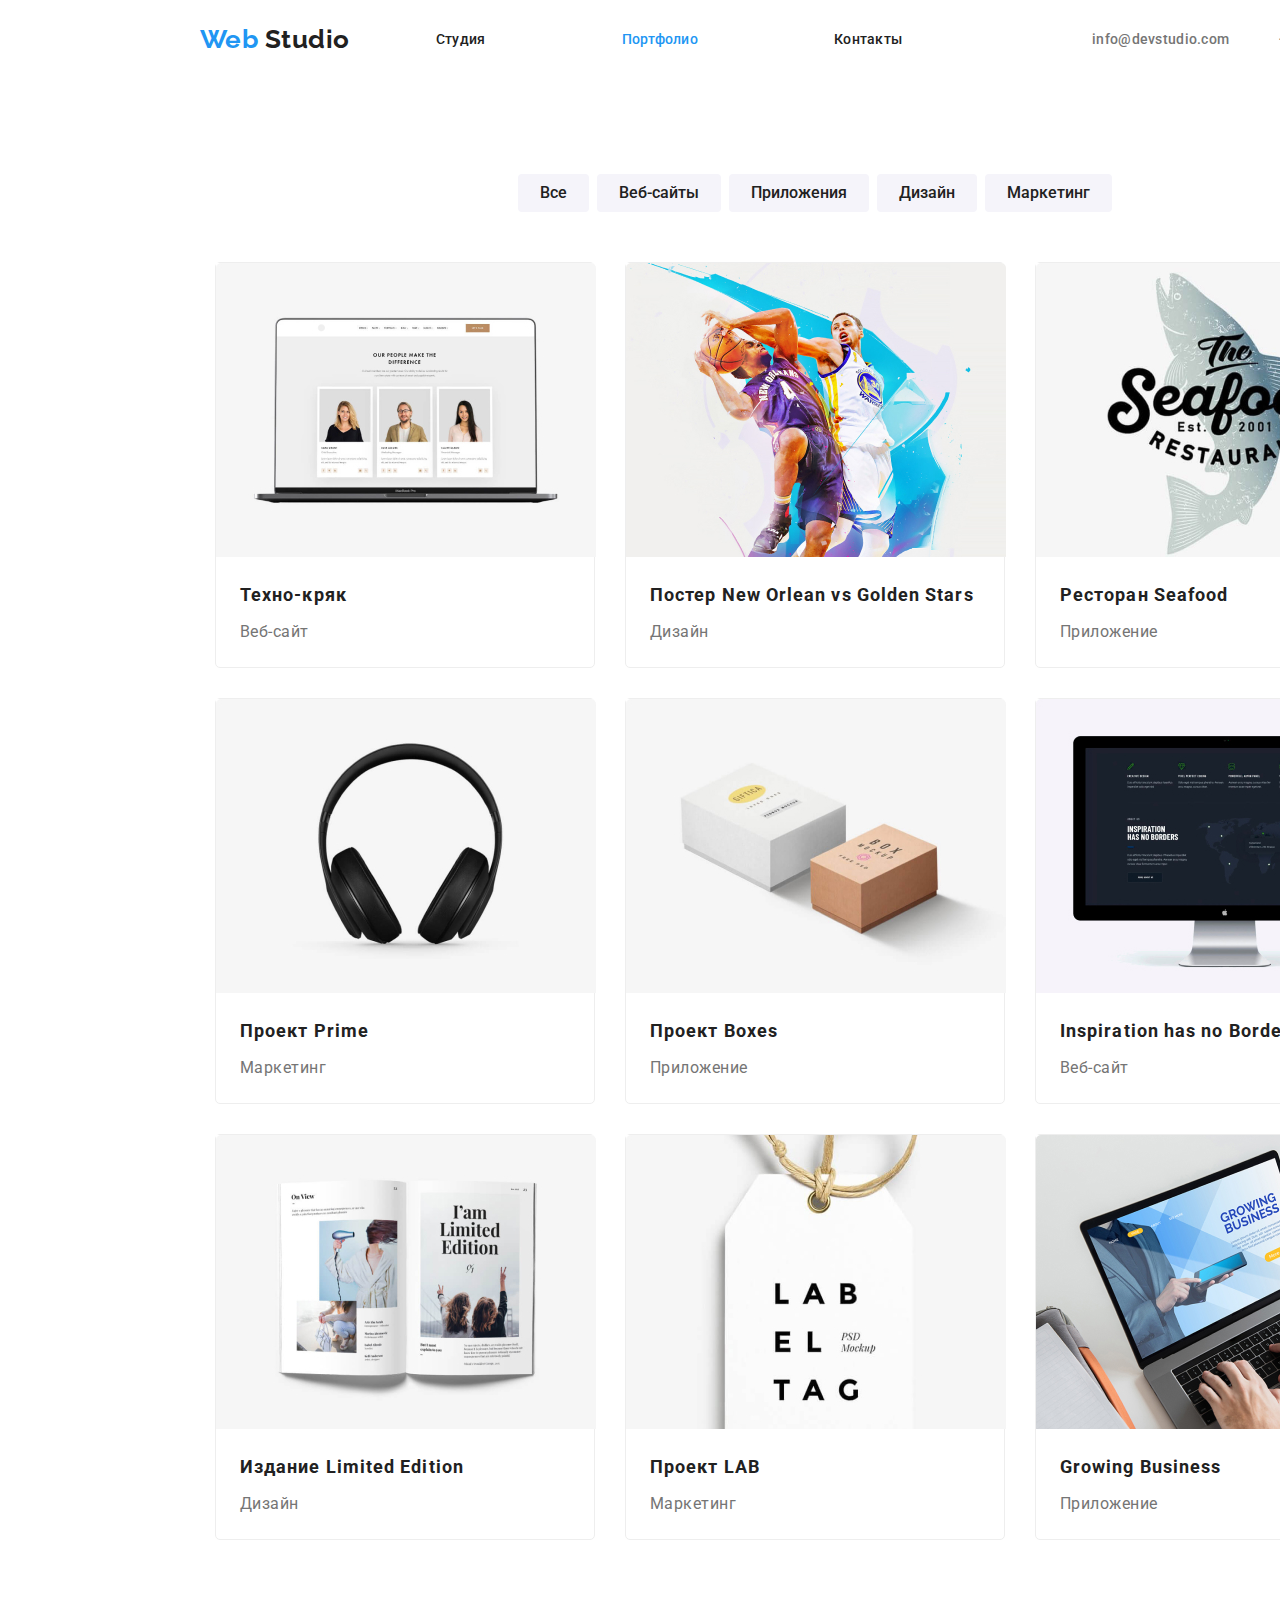
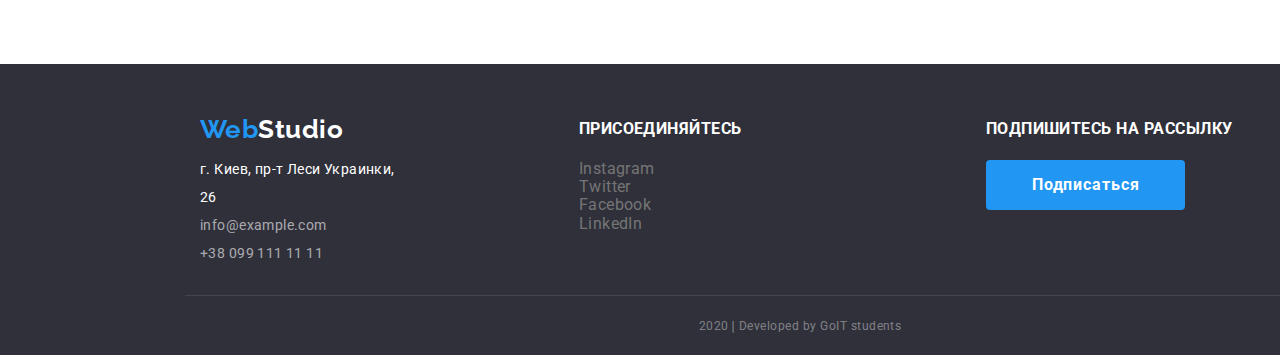
==== commit 25bea4d3: "корректировка после проверки валидотором" ====
--- a/portfolio.html
+++ b/portfolio.html
@@ -19,21 +19,26 @@
   <body>
     <!--шапка сайта-->
     <header class="header-container width-site">
-    
       <nav class="container">
-        <a href="./index.html" lang="en" class="logo logo-link"><span class="web-color">Web</span> Studio</a>
+        <a href="./index.html" lang="en" class="logo logo-link"
+          ><span class="web-color">Web</span> Studio</a
+        >
         <ul class="site-nav list">
           <li class="item"><a href="./index.html" class="link">Студия</a></li>
-          <li class="item"><a href="./portfolio.html" class="link current">Портфолио</a></li>
+          <li class="item">
+            <a href="./portfolio.html" class="link current">Портфолио</a>
+          </li>
           <li class="item"><a href="" class="link">Контакты</a></li>
         </ul>
       </nav>
-    
+
       <div class="container-address">
         <address class="contact-info">
           <ul class="contacts-header list">
             <li class="item">
-              <a href="mailto:info@devstudio.com" class="link">info@devstudio.com</a>
+              <a href="mailto:info@devstudio.com" class="link"
+                >info@devstudio.com</a
+              >
             </li>
             <li class="item">
               <a href="tel:+380961111111" class="link">+38 096 111 11 11</a>
@@ -41,7 +46,6 @@
           </ul>
         </address>
       </div>
-    
     </header>
 
     <main>
@@ -49,22 +53,37 @@
         <!--Фильтр, не ссылки,а набор радиокнопок,для нас кнопки-->
         <div class="container">
           <ul class="filter list">
-            <li class="item"><button type="button" class="centered">Все</button></li>
-            <li class="item"><button type="button" class="centered">Веб-сайты</button></li>
-            <li class="item"><button type="button" class="centered">Приложения</button></li>
-            <li class="item"><button type="button" class="centered">Дизайн</button></li>
-            <li class="item"><button type="button" class="centered">Маркетинг</button></li>
+            <li class="item">
+              <button type="button" class="centered">Все</button>
+            </li>
+            <li class="item">
+              <button type="button" class="centered">Веб-сайты</button>
+            </li>
+            <li class="item">
+              <button type="button" class="centered">Приложения</button>
+            </li>
+            <li class="item">
+              <button type="button" class="centered">Дизайн</button>
+            </li>
+            <li class="item">
+              <button type="button" class="centered">Маркетинг</button>
+            </li>
           </ul>
         </div>
-        
+
         <!--Наши работы, ховер переходы и анимации, абсолютное позиционирование-->
         <section class="our-works">
-          <div class="container ">
+          <div class="container">
             <h1 class="is-hidden">Наши работы</h1>
             <ul class="galery list">
               <li class="examples item">
                 <a href="">
-                  <img src="./images/portfolio-images/portfolio-1.jpg" alt="Техно-кряк" width="380" height="294" />
+                  <img
+                    src="./images/portfolio-images/portfolio-1.jpg"
+                    alt="Техно-кряк"
+                    width="380"
+                    height="294"
+                  />
                   <!-- <p class="examples-description">
                           Технокряк это современная площадка распространения коронавируса.
                           Компании используют эту платформу для цифрового шпионажа и атак
@@ -76,22 +95,32 @@
               </li>
               <li class="examples item">
                 <a href="">
-                  <img src="./images/portfolio-images/portfolio-2.jpg" alt="Постер New Orlean vs Golden Stars" width="380"
-                    height="294" />
-        
-                  <!-- <p class="examples-description">
-                          Технокряк это современная площадка распространения коронавируса.
-                          Компании используют эту платформу для цифрового шпионажа и атак
-                          на защищённые сервера конкурентов.
-                        </p> -->
-                  <h2 class="examples-name">Постер New Orlean vs Golden Stars</h2>
+                  <img
+                    src="./images/portfolio-images/portfolio-2.jpg"
+                    alt="Постер New Orlean vs Golden Stars"
+                    width="380"
+                    height="294"
+                  />
+
+                  <!-- <p class="examples-description">
+                          Технокряк это современная площадка распространения коронавируса.
+                          Компании используют эту платформу для цифрового шпионажа и атак
+                          на защищённые сервера конкурентов.
+                        </p> -->
+                  <h2 class="examples-name">
+                    Постер New Orlean vs Golden Stars
+                  </h2>
                   <p class="examples-sort">Дизайн</p>
                 </a>
               </li>
               <li class="examples item">
                 <a href="">
-                  <img src="./images/portfolio-images/portfolio-3.jpg" alt="Логотип ресторана Seafood" width="380"
-                    height="294" />
+                  <img
+                    src="./images/portfolio-images/portfolio-3.jpg"
+                    alt="Логотип ресторана Seafood"
+                    width="380"
+                    height="294"
+                  />
                   <!-- <p class="examples-description">
                           Технокряк это современная площадка распространения коронавируса.
                           Компании используют эту платформу для цифрового шпионажа и атак
@@ -103,8 +132,13 @@
               </li>
               <li class="examples item">
                 <a href="">
-                  <img src="./images/portfolio-images/portfolio-4.jpg" alt="Наушники" width="380" height="294" />
-        
+                  <img
+                    src="./images/portfolio-images/portfolio-4.jpg"
+                    alt="Наушники"
+                    width="380"
+                    height="294"
+                  />
+
                   <!-- <p class="examples-description">
                           Технокряк это современная площадка распространения коронавируса.
                           Компании используют эту платформу для цифрового шпионажа и атак
@@ -116,8 +150,13 @@
               </li>
               <li class="examples item">
                 <a href="">
-                  <img src="./images/portfolio-images/portfolio-5.jpg" alt="Две коробочки" width="380" height="294" />
-        
+                  <img
+                    src="./images/portfolio-images/portfolio-5.jpg"
+                    alt="Две коробочки"
+                    width="380"
+                    height="294"
+                  />
+
                   <!-- <p class="examples-description">
                           Технокряк это современная площадка распространения коронавируса.
                           Компании используют эту платформу для цифрового шпионажа и атак
@@ -129,8 +168,13 @@
               </li>
               <li class="examples item">
                 <a href="">
-                  <img src="./images/portfolio-images/portfolio-6.jpg" alt="Монитор" width="380" height="294" />
-        
+                  <img
+                    src="./images/portfolio-images/portfolio-6.jpg"
+                    alt="Монитор"
+                    width="380"
+                    height="294"
+                  />
+
                   <!-- <p class="examples-description">
                           Технокряк это современная площадка распространения коронавируса.
                           Компании используют эту платформу для цифрового шпионажа и атак
@@ -142,9 +186,13 @@
               </li>
               <li class="examples item">
                 <a href="">
-                  <img src="./images/portfolio-images/portfolio-7.jpg" alt="Разворот журнала с надписью I am Limited Edition"
-                    width="380" height="294" />
-        
+                  <img
+                    src="./images/portfolio-images/portfolio-7.jpg"
+                    alt="Разворот журнала с надписью I am Limited Edition"
+                    width="380"
+                    height="294"
+                  />
+
                   <!-- <p class="examples-description">
                           Технокряк это современная площадка распространения коронавируса.
                           Компании используют эту платформу для цифрового шпионажа и атак
@@ -156,9 +204,13 @@
               </li>
               <li class="examples item">
                 <a href="">
-                  <img src="./images/portfolio-images/portfolio-8.jpg" alt="Бумажная лебла с надписью LAB EL TAG" width="380"
-                    height="294" />
-        
+                  <img
+                    src="./images/portfolio-images/portfolio-8.jpg"
+                    alt="Бумажная лебла с надписью LAB EL TAG"
+                    width="380"
+                    height="294"
+                  />
+
                   <!-- <p class="examples-description">
                           Технокряк это современная площадка распространения коронавируса.
                           Компании используют эту платформу для цифрового шпионажа и атак
@@ -170,9 +222,13 @@
               </li>
               <li class="examples item">
                 <a href="">
-                  <img src="./images/portfolio-images/portfolio-9.jpg" alt="Ноутбук с заставкой Growing Business" width="380"
-                    height="294" />
-        
+                  <img
+                    src="./images/portfolio-images/portfolio-9.jpg"
+                    alt="Ноутбук с заставкой Growing Business"
+                    width="380"
+                    height="294"
+                  />
+
                   <!-- <p class="examples-description">
                           Технокряк это современная площадка распространения коронавируса.
                           Компании используют эту платформу для цифрового шпионажа и атак
@@ -183,52 +239,63 @@
                 </a>
               </li>
             </ul>
+          </div>
         </section>
+      </div>
+    </main>
+
+    <!--футер-->
+    <footer class="footer-container width-site">
+      <div class="footer-main">
+        <div class="footer-contacts">
+          <a href="./index.html" lang="en" class="logo"
+            ><span class="web-color">Web</span
+            ><span class="studio-color">Studio</span></a
+          >
+          <address class="contacts">
+            <a
+              href="https://www.google.com/maps/place/%D0%B1%D1%83%D0%BB.+%D0%9B%D0%B5%D1%81%D0%B8+%D0%A3%D0%BA%D1%80%D0%B0%D0%B8%D0%BD%D0%BA%D0%B8,+26,+%D0%9A%D0%B8%D0%B5%D0%B2,+02000/@50.4265807,30.5361971,17z/data=!3m1!4b1!4m5!3m4!1s0x40d4cf0e033ecbe9:0x57a4dffefec77da0!8m2!3d50.4265807!4d30.5383858"
+              target="_blank"
+              class="googlemaps"
+              >г. Киев, пр-т Леси Украинки, 26</a
+            ><br />
+            <a href="mailto:info@example.com" class="information"
+              >info@example.com</a
+            ><br />
+            <a href="tel:+380991111111" class="information"
+              >+38 099 111 11 11</a
+            >
+          </address>
+        </div>
+        <div class="join-container">
+          <b class="join upper"> Присоединяйтесь</b>
+          <ul class="social-networks list">
+            <li>
+              <a href="" aria-label="Ссылка на Instagram">Instagram</a>
+            </li>
+            <li>
+              <a href="" aria-label="Ссылка на Twitter">Twitter</a>
+            </li>
+            <li>
+              <a href="" aria-label="Ссылка на Facebook">Facebook</a>
+            </li>
+            <li>
+              <a href="" aria-label="Ссылка на LinkedIn">LinkedIn</a>
+            </li>
+          </ul>
+        </div>
+        <div class="subscribe">
+          <b class="subscribe-title upper">
+            Подпишитесь на рассылку
+          </b>
+          <button type="button" class="centered">Подписаться</button>
         </div>
       </div>
-    </main>
-
-  
-  <!--футер-->
-  <footer class="footer-container width-site">
-    <div class="footer-main">
-      <div class="footer-contacts">
-        <a href="./index.html" lang="en" class="logo"><span class="web-color">Web</span><span
-            class="studio-color">Studio</span></a>
-        <address class="contacts">
-          <a href="https://www.google.com/maps/place/%D0%B1%D1%83%D0%BB.+%D0%9B%D0%B5%D1%81%D0%B8+%D0%A3%D0%BA%D1%80%D0%B0%D0%B8%D0%BD%D0%BA%D0%B8,+26,+%D0%9A%D0%B8%D0%B5%D0%B2,+02000/@50.4265807,30.5361971,17z/data=!3m1!4b1!4m5!3m4!1s0x40d4cf0e033ecbe9:0x57a4dffefec77da0!8m2!3d50.4265807!4d30.5383858"
-            target="_blank" class="googlemaps">г. Киев, пр-т Леси Украинки, 26</a><br />
-          <a href="mailto:info@example.com" class="information">info@example.com</a><br />
-          <a href="tel:+380991111111" class="information">+38 099 111 11 11</a>
-        </address>
+      <div>
+        <p class="copyright-text centered">
+          2020&#10072;Developed by GoIT students
+        </p>
       </div>
-      <div class="join-container">
-        <b class="join upper"> Присоединяйтесь</b>
-        <ul class="social-networks list">
-          <li>
-            <a href="" aria-label="Ссылка на Instagram">Instagram</a>
-          </li>
-          <li>
-            <a href="" aria-label="Ссылка на Twitter">Twitter</a>
-          </li>
-          <li>
-            <a href="" aria-label="Ссылка на Facebook">Facebook</a>
-          </li>
-          <li>
-            <a href="" aria-label="Ссылка на LinkedIn">LinkedIn</a>
-          </li>
-        </ul>
-      </div>
-      <div class="subscribe">
-        <b class="subscribe-title upper">
-          Подпишитесь на рассылку
-        </b>
-        <button type="button" class="centered">Подписаться</button>
-      </div>
-    </div>
-    <div>
-      <p class="copyright-text centered">2020&#10072;Developed by GoIT students</p>
-    </div>
-  </footer>
+    </footer>
   </body>
 </html>
--- a/css/portfolio.css
+++ b/css/portfolio.css
@@ -99,6 +99,8 @@
 }
 
 .examples .examples-name {
+  margin-top: 20px;
+  margin-left: 24px;
   margin-bottom: 4px;
   font-weight: 700;
   font-size: 18px;
@@ -107,10 +109,13 @@
 }
 
 .examples .examples-sort {
+  margin-bottom: 20px;
+  margin-left: 24px;
   font-size: 16px;
   line-height: 1.88;
   letter-spacing: 0.03em;
 }
+
 .examples .examples-description {
   font-size: 18px;
   line-height: 1.56;
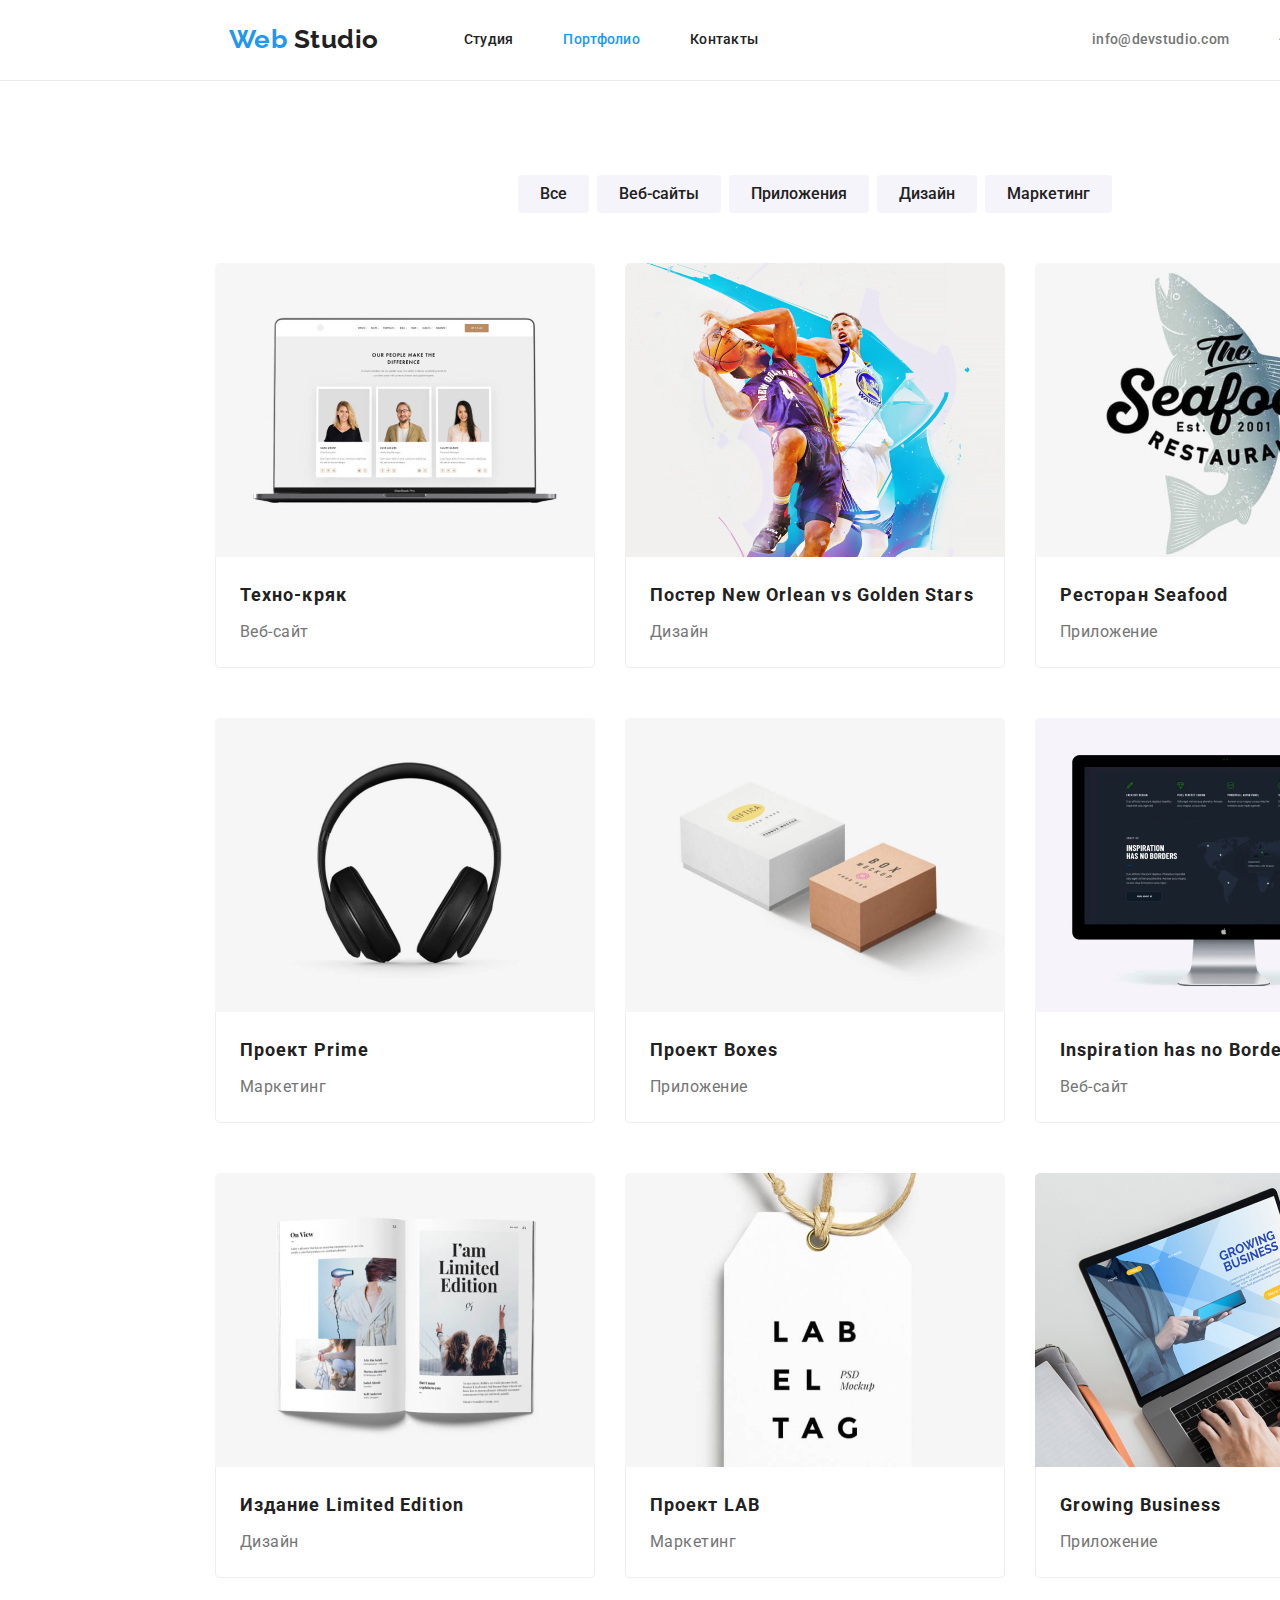
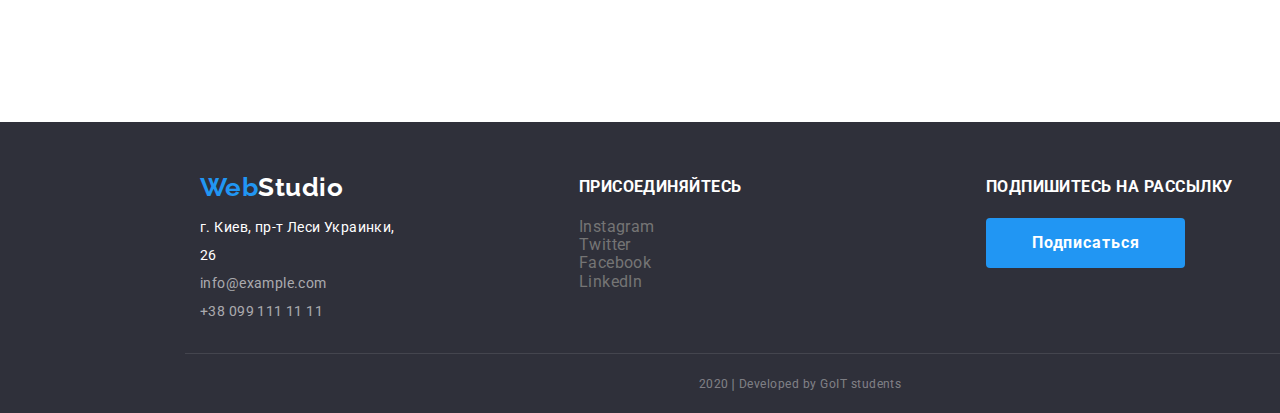
==== commit 278466db: "правки по оформлению" ====
--- a/portfolio.html
+++ b/portfolio.html
@@ -18,40 +18,44 @@
 
   <body>
     <!--шапка сайта-->
-    <header class="header-container width-site">
-      <nav class="container">
-        <a href="./index.html" lang="en" class="logo logo-link"
-          ><span class="web-color">Web</span> Studio</a
-        >
-        <ul class="site-nav list">
-          <li class="item"><a href="./index.html" class="link">Студия</a></li>
-          <li class="item">
-            <a href="./portfolio.html" class="link current">Портфолио</a>
-          </li>
-          <li class="item"><a href="" class="link">Контакты</a></li>
-        </ul>
-      </nav>
-
-      <div class="container-address">
-        <address class="contact-info">
-          <ul class="contacts-header list">
-            <li class="item">
-              <a href="mailto:info@devstudio.com" class="link"
-                >info@devstudio.com</a
-              >
-            </li>
-            <li class="item">
-              <a href="tel:+380961111111" class="link">+38 096 111 11 11</a>
-            </li>
+    <header class="header-section width-site">
+      <div class="header-container common-container">
+        <nav class="nav-container">
+          <a href="./index.html" lang="en" class="logo logo-link"
+            ><span class="web-color">Web</span> Studio</a
+          >
+          <ul class="site-nav list">
+            <li class="item">
+              <a href="./index.html" class="link">Студия</a>
+            </li>
+            <li class="item">
+              <a href="./portfolio.html" class="link current">Портфолио</a>
+            </li>
+            <li class="item"><a href="" class="link">Контакты</a></li>
           </ul>
-        </address>
+        </nav>
+
+        <div class="container-address">
+          <address class="contact-info">
+            <ul class="contacts-header list">
+              <li class="item">
+                <a href="mailto:info@devstudio.com" class="link"
+                  >info@devstudio.com</a
+                >
+              </li>
+              <li class="item">
+                <a href="tel:+380961111111" class="link">+38 096 111 11 11</a>
+              </li>
+            </ul>
+          </address>
+        </div>
       </div>
     </header>
 
     <main>
       <div class="portfolio width-site">
         <!--Фильтр, не ссылки,а набор радиокнопок,для нас кнопки-->
-        <div class="container">
+        <div class="container common-container">
           <ul class="filter list">
             <li class="item">
               <button type="button" class="centered">Все</button>
@@ -89,8 +93,10 @@
                           Компании используют эту платформу для цифрового шпионажа и атак
                           на защищённые сервера конкурентов.
                         </p> -->
-                  <h2 class="examples-name">Техно-кряк</h2>
-                  <p class="examples-sort">Веб-сайт</p>
+                  <div class="card-bottom">
+                    <h2 class="examples-name">Техно-кряк</h2>
+                    <p class="examples-sort">Веб-сайт</p>
+                  </div>
                 </a>
               </li>
               <li class="examples item">
@@ -107,10 +113,12 @@
                           Компании используют эту платформу для цифрового шпионажа и атак
                           на защищённые сервера конкурентов.
                         </p> -->
-                  <h2 class="examples-name">
-                    Постер New Orlean vs Golden Stars
-                  </h2>
-                  <p class="examples-sort">Дизайн</p>
+                  <div class="card-bottom">
+                    <h2 class="examples-name">
+                      Постер New Orlean vs Golden Stars
+                    </h2>
+                    <p class="examples-sort">Дизайн</p>
+                  </div>
                 </a>
               </li>
               <li class="examples item">
@@ -126,8 +134,10 @@
                           Компании используют эту платформу для цифрового шпионажа и атак
                           на защищённые сервера конкурентов.
                         </p> -->
-                  <h2 class="examples-name">Ресторан Seafood</h2>
-                  <p class="examples-sort">Приложение</p>
+                  <div class="card-bottom">
+                    <h2 class="examples-name">Ресторан Seafood</h2>
+                    <p class="examples-sort">Приложение</p>
+                  </div>
                 </a>
               </li>
               <li class="examples item">
@@ -144,8 +154,10 @@
                           Компании используют эту платформу для цифрового шпионажа и атак
                           на защищённые сервера конкурентов.
                         </p> -->
-                  <h2 class="examples-name">Проект Prime</h2>
-                  <p class="examples-sort">Маркетинг</p>
+                  <div class="card-bottom">
+                    <h2 class="examples-name">Проект Prime</h2>
+                    <p class="examples-sort">Маркетинг</p>
+                  </div>
                 </a>
               </li>
               <li class="examples item">
@@ -162,8 +174,10 @@
                           Компании используют эту платформу для цифрового шпионажа и атак
                           на защищённые сервера конкурентов.
                         </p> -->
-                  <h2 class="examples-name">Проект Boxes</h2>
-                  <p class="examples-sort">Приложение</p>
+                  <div class="card-bottom">
+                    <h2 class="examples-name">Проект Boxes</h2>
+                    <p class="examples-sort">Приложение</p>
+                  </div>
                 </a>
               </li>
               <li class="examples item">
@@ -180,8 +194,10 @@
                           Компании используют эту платформу для цифрового шпионажа и атак
                           на защищённые сервера конкурентов.
                         </p> -->
-                  <h2 class="examples-name">Inspiration has no Borders</h2>
-                  <p class="examples-sort">Веб-сайт</p>
+                  <div class="card-bottom">
+                    <h2 class="examples-name">Inspiration has no Borders</h2>
+                    <p class="examples-sort">Веб-сайт</p>
+                  </div>
                 </a>
               </li>
               <li class="examples item">
@@ -198,8 +214,10 @@
                           Компании используют эту платформу для цифрового шпионажа и атак
                           на защищённые сервера конкурентов.
                         </p> -->
-                  <h2 class="examples-name">Издание Limited Edition</h2>
-                  <p class="examples-sort">Дизайн</p>
+                  <div class="card-bottom">
+                    <h2 class="examples-name">Издание Limited Edition</h2>
+                    <p class="examples-sort">Дизайн</p>
+                  </div>
                 </a>
               </li>
               <li class="examples item">
@@ -216,8 +234,10 @@
                           Компании используют эту платформу для цифрового шпионажа и атак
                           на защищённые сервера конкурентов.
                         </p> -->
-                  <h2 class="examples-name">Проект LAB</h2>
-                  <p class="examples-sort">Маркетинг</p>
+                  <div class="card-bottom">
+                    <h2 class="examples-name">Проект LAB</h2>
+                    <p class="examples-sort">Маркетинг</p>
+                  </div>
                 </a>
               </li>
               <li class="examples item">
@@ -234,8 +254,10 @@
                           Компании используют эту платформу для цифрового шпионажа и атак
                           на защищённые сервера конкурентов.
                         </p> -->
-                  <h2 class="examples-name">Growing Business</h2>
-                  <p class="examples-sort">Приложение</p>
+                  <div class="card-bottom">
+                    <h2 class="examples-name">Growing Business</h2>
+                    <p class="examples-sort">Приложение</p>
+                  </div>
                 </a>
               </li>
             </ul>
--- a/css/common.css
+++ b/css/common.css
@@ -61,6 +61,14 @@
   list-style: none;
 }
 
+.common-container {
+  width: 1230px;
+  margin-left: auto;
+  margin-right: auto;
+  padding-left: 15px;
+  padding-right: 15px;
+}
+
 .upper {
   text-transform: uppercase;
 }
@@ -107,27 +115,34 @@
   width: 1600px;
 }
 /* шапка сайта */
+
+/*Site nav*/
+.header-section {
+  border-bottom: 1px solid #ececec;
+}
+
 .header-container {
   display: flex;
   flex-direction: row;
-  align-items: center;
-}
-
-/*Site nav*/
-.header-container .container {
-  display: flex;
-  align-items: center;
-  margin-left: 200px;
+}
+
+.header-container .nav-container {
+  display: flex;
+  flex-direction: row;
+  margin-right: auto;
+  margin-left: auto;
 }
 
 .logo-link {
   padding-top: 24px;
   padding-bottom: 24px;
+  margin-right: 85px;
 }
 
 .site-nav {
   display: flex;
   flex-direction: row;
+  margin-right: 305px;
 }
 
 .site-nav .item + .item {
@@ -135,10 +150,10 @@
 }
 
 .site-nav .link {
+  display: block;
+
   padding-top: 32px;
   padding-bottom: 32px;
-  margin-left: 86px;
-  display: block;
 
   font-weight: 500;
   font-size: 14px;
@@ -161,9 +176,8 @@
 .container-address {
   display: flex;
   flex-direction: row;
-  margin-left: auto;
-  margin-right: 200px;
-  margin-lef: 360px;
+  /* margin-left: auto; */
+  align-items: center;
 }
 
 .contacts-header {
@@ -183,10 +197,10 @@
   letter-spacing: 0.02em;
   color: var(--primary-text-color);
 }
-.contact-info .link {
+/* .contact-info .link {
   padding-top: 32px;
   padding-bottom: 32px;
-}
+} */
 
 /*footer*/
 footer {
@@ -229,7 +243,7 @@
 
 .footer-container .logo {
   display: block;
-  padding-bottom: 10px;
+  margin-bottom: 10px;
 }
 
 .contacts {
@@ -239,13 +253,13 @@
 }
 
 .googlemaps {
-  padding-bottom: 9px;
+  margin-bottom: 9px;
   letter-spacing: 0.03em;
   color: var(--primary-white-color);
 }
 
 .contacts .information {
-  padding-bottom: 9px;
+  margin-bottom: 9px;
   letter-spacing: 0.03em;
   color: var(--footer-contacts);
 }
--- a/css/portfolio.css
+++ b/css/portfolio.css
@@ -88,19 +88,23 @@
 
 .examples {
   display: block;
-  border: 1px solid #eeeeee;
+
   border-radius: 5px;
-
+  padding-bottom: 20px;
   background-color: var(--primary-white-color);
 }
 
-.examples img {
-  margin-bottom: 20px;
+.card-bottom {
+  padding: 20px 24px;
+  overflow: hidden;
+  border-bottom: 1px solid #eeeeee;
+  border-right: 1px solid #eeeeee;
+  border-left: 1px solid #eeeeee;
+  border-bottom-right-radius: 5px;
+  border-bottom-left-radius: 5px;
 }
 
 .examples .examples-name {
-  margin-top: 20px;
-  margin-left: 24px;
   margin-bottom: 4px;
   font-weight: 700;
   font-size: 18px;
@@ -109,8 +113,6 @@
 }
 
 .examples .examples-sort {
-  margin-bottom: 20px;
-  margin-left: 24px;
   font-size: 16px;
   line-height: 1.88;
   letter-spacing: 0.03em;
